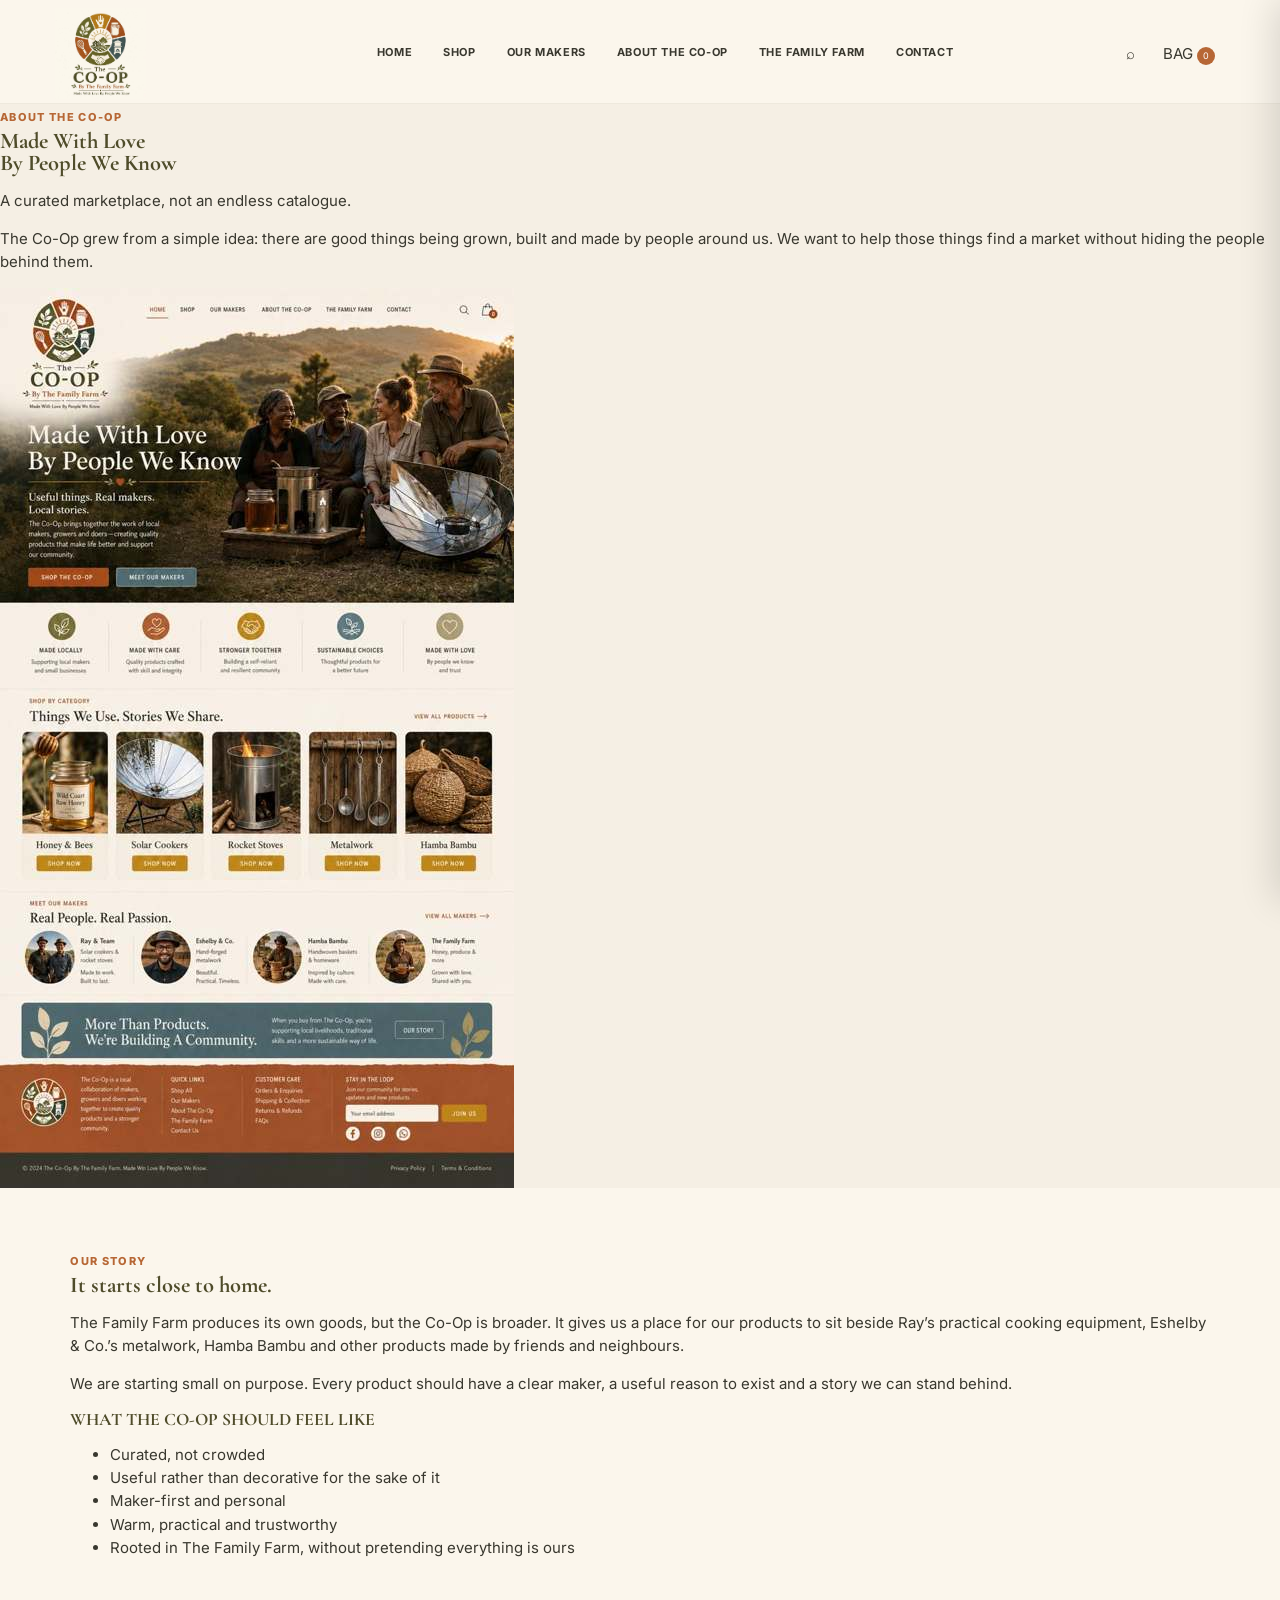
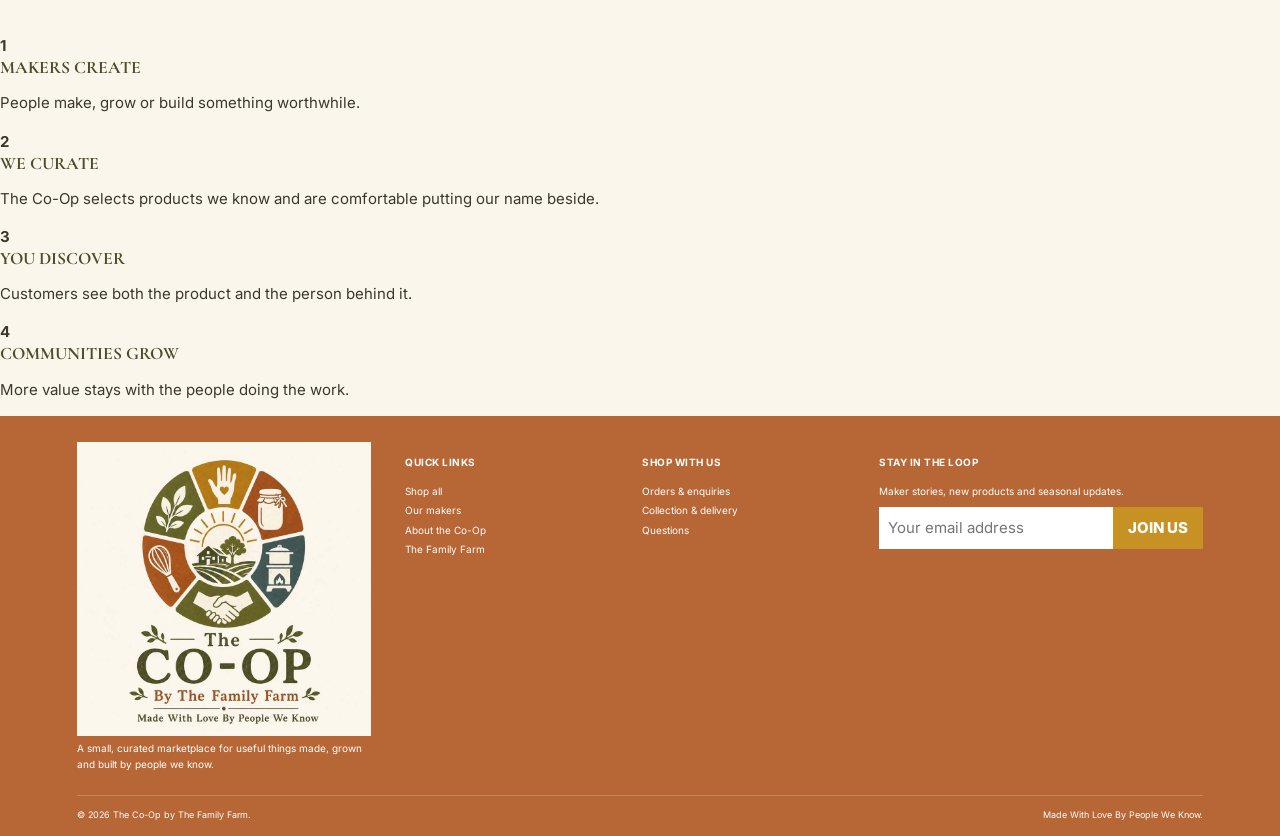
==== about.html @ 6a951950 "Add files via upload" ====
<!doctype html><html lang="en"><head><meta charset="utf-8"><meta name="viewport" content="width=device-width,initial-scale=1"><title>About | The Co-Op</title><link rel="icon" href="assets/favicon.ico"><link rel="preconnect" href="https://fonts.googleapis.com"><link rel="preconnect" href="https://fonts.gstatic.com" crossorigin><link href="https://fonts.googleapis.com/css2?family=Cormorant+Garamond:wght@500;600;700&family=Inter:wght@400;500;600;700&display=swap" rel="stylesheet"><link rel="stylesheet" href="styles.css"></head><body class="about-page"><header class="site-header"><a class="brand" href="index.html"><img src="assets/logo.jpg" alt="The Co-Op by The Family Farm"></a><nav class="nav"><a href="index.html">HOME</a><a href="shop.html">SHOP</a><a href="makers.html">OUR MAKERS</a><a href="about.html">ABOUT THE CO-OP</a><a href="family-farm.html">THE FAMILY FARM</a><a href="contact.html">CONTACT</a></nav><div class="head-actions"><button class="icon-btn" data-search aria-label="Search">⌕</button><button class="icon-btn" data-cart aria-label="Basket">BAG <span class="cart-count">0</span></button><button class="menu-btn" aria-label="Menu">☰</button></div></header><main><section class="about-hero"><div><span class="eyebrow terracotta">ABOUT THE CO-OP</span><h1>Made With Love<br>By People We Know</h1><p class="lead">A curated marketplace, not an endless catalogue.</p><p>The Co-Op grew from a simple idea: there are good things being grown, built and made by people around us. We want to help those things find a market without hiding the people behind them.</p></div><img src="assets/brand-home.jpg"></section><section class="section split"><div><span class="eyebrow terracotta">OUR STORY</span><h2>It starts close to home.</h2><p>The Family Farm produces its own goods, but the Co-Op is broader. It gives us a place for our products to sit beside Ray’s practical cooking equipment, Eshelby & Co.’s metalwork, Hamba Bambu and other products made by friends and neighbours.</p><p>We are starting small on purpose. Every product should have a clear maker, a useful reason to exist and a story we can stand behind.</p></div><div class="what-card"><h3>WHAT THE CO-OP SHOULD FEEL LIKE</h3><ul><li>Curated, not crowded</li><li>Useful rather than decorative for the sake of it</li><li>Maker-first and personal</li><li>Warm, practical and trustworthy</li><li>Rooted in The Family Farm, without pretending everything is ours</li></ul></div></section><section class="process"><div><b>1</b><h3>MAKERS CREATE</h3><p>People make, grow or build something worthwhile.</p></div><div><b>2</b><h3>WE CURATE</h3><p>The Co-Op selects products we know and are comfortable putting our name beside.</p></div><div><b>3</b><h3>YOU DISCOVER</h3><p>Customers see both the product and the person behind it.</p></div><div><b>4</b><h3>COMMUNITIES GROW</h3><p>More value stays with the people doing the work.</p></div></section></main><footer class="footer"><div class="footer-grid"><div><img src="assets/logo.jpg" class="footer-logo" alt="The Co-Op"><p>A small, curated marketplace for useful things made, grown and built by people we know.</p></div><div><h4>QUICK LINKS</h4><a href="shop.html">Shop all</a><a href="makers.html">Our makers</a><a href="about.html">About the Co-Op</a><a href="family-farm.html">The Family Farm</a></div><div><h4>SHOP WITH US</h4><a href="contact.html">Orders & enquiries</a><a href="contact.html">Collection & delivery</a><a href="contact.html">Questions</a></div><div><h4>STAY IN THE LOOP</h4><p>Maker stories, new products and seasonal updates.</p><form class="signup" onsubmit="event.preventDefault(); this.innerHTML='<b>Thank you — placeholder signup captured.</b>'"><input required type="email" placeholder="Your email address"><button>JOIN US</button></form></div></div><div class="footer-base"><span>© 2026 The Co-Op by The Family Farm.</span><span>Made With Love By People We Know.</span></div></footer><div class="drawer" id="cartDrawer"><div class="drawer-head"><h3>Your basket</h3><button data-close>×</button></div><div id="cartItems"></div><div class="drawer-note">This prototype uses an enquiry basket. Final checkout/payment flow can be connected later.</div><a href="contact.html" class="btn btn-primary full">SEND AN ENQUIRY</a></div><div class="backdrop" id="backdrop"></div><script src="script.js"></script></body></html>
---- styles.css ----
:root{--olive:#4F4C2A;--field:#6C7640;--mustard:#C79124;--terra:#B76735;--stove:#5C7980;--cream:#F5EFE4;--sage:#A1A37C;--char:#39382F;--paper:#FBF6EC;--line:#DED4C5}
*{box-sizing:border-box}html{scroll-behavior:smooth}body{margin:0;background:var(--paper);color:var(--char);font:15px/1.55 Inter,Arial,sans-serif}img{max-width:100%;display:block}a{text-decoration:none;color:inherit}button,input,textarea,select{font:inherit}h1,h2,h3{font-family:"Cormorant Garamond",Georgia,serif;color:var(--olive);line-height:.98;margin:.1em 0}.eyebrow{font-size:11px;font-weight:800;letter-spacing:.12em}.terracotta{color:var(--terra)}
.site-header{height:104px;display:grid;grid-template-columns:190px 1fr 140px;align-items:center;padding:8px 4.3vw;background:rgba(251,246,236,.98);border-bottom:1px solid rgba(79,76,42,.08);position:sticky;top:0;z-index:50}.brand img{height:91px;width:auto;object-fit:contain}.nav{display:flex;justify-content:center;gap:31px;font-size:11px;font-weight:700;letter-spacing:.055em}.nav a{padding:9px 0;border-bottom:2px solid transparent}.nav a.active,.nav a:hover{color:var(--terra);border-color:var(--terra)}.head-actions{display:flex;justify-content:flex-end;gap:8px}.icon-btn,.menu-btn{border:0;background:none;padding:10px;color:var(--char);cursor:pointer}.menu-btn{display:none}.cart-count{display:inline-grid;place-items:center;background:var(--terra);color:white;min-width:18px;height:18px;border-radius:50%;font-size:9px}
.hero-v3{min-height:535px;display:grid;grid-template-columns:43% 57%;background:linear-gradient(90deg,#fbf6ec 0%,#fbf6ec 37%,#f6efe4 43%,transparent 46%);overflow:hidden}.hero-text-v3{padding:58px 3vw 50px 5.2vw;display:flex;flex-direction:column;justify-content:center;z-index:2}.hero-text-v3 h1{font-size:62px;line-height:.91}.hero-text-v3 h2{font-size:23px;margin:4px 0 16px}.hero-text-v3 p{max-width:430px;font-size:14px}.hero-photo-v3{position:relative;min-height:535px}.hero-photo-v3:before{content:"";position:absolute;left:-1px;top:0;bottom:0;width:165px;z-index:2;background:linear-gradient(90deg,var(--paper),rgba(251,246,236,.78),transparent)}.hero-photo-v3 img{width:100%;height:100%;object-fit:cover;object-position:center}.heart-rule{width:270px;border-top:2px solid var(--terra);position:relative;margin:10px 0 19px}.heart-rule span{position:absolute;left:50%;top:-13px;transform:translateX(-50%);background:var(--paper);padding:0 9px;color:var(--terra)}.actions{display:flex;gap:18px;margin-top:20px}.btn{display:inline-flex;align-items:center;justify-content:center;min-height:44px;padding:0 24px;border-radius:4px;font-size:11px;font-weight:800;letter-spacing:.03em}.btn-primary{background:var(--terra);color:#fff}.btn-blue{background:var(--stove);color:#fff}.btn-outline{border:1px solid currentColor;background:transparent}.light{color:white}.full{width:100%}
.values-v3{display:grid;grid-template-columns:repeat(5,1fr);padding:18px 4.5vw 22px;background:#fffaf2;border-top:1px solid var(--line);border-bottom:1px solid var(--line)}.values-v3>div{text-align:center;padding:0 24px;border-right:1px solid var(--line)}.values-v3>div:last-child{border-right:0}.value-icon{width:48px;height:48px;border-radius:50%;display:grid;place-items:center;margin:0 auto 9px;color:#fff;font-size:28px}.olive-bg{background:var(--field)}.terra-bg{background:var(--terra)}.mustard-bg{background:var(--mustard)}.stove-bg{background:var(--stove)}.sage-bg{background:var(--sage)}.values-v3 b,.values-v3 small{display:block}.values-v3 b{font-size:10px;letter-spacing:.04em}.values-v3 small{font-size:10px;margin-top:6px;color:#514e45}
.section-v3,.makers-v3{padding:34px 5vw 36px}.section-label-row{display:flex;align-items:center;justify-content:space-between;color:var(--terra);font-size:10px;font-weight:800;letter-spacing:.08em;margin-bottom:10px}.category-grid-v3{display:grid;grid-template-columns:repeat(5,1fr);gap:18px}.category-card-v3{background:#fffaf2;border:1px solid var(--line);border-radius:9px;overflow:hidden;text-align:center;padding-bottom:15px;box-shadow:0 5px 16px rgba(62,52,37,.03)}.category-card-v3 img{width:100%;height:210px;object-fit:cover}.category-card-v3 h3{font-size:27px;margin-top:12px}.category-card-v3 p{font-family:"Cormorant Garamond",serif;font-size:17px;line-height:1.1;margin:6px 0 15px}.card-cta{display:inline-block;background:var(--terra);color:#fff;font-size:10px;font-weight:800;padding:9px 22px;border-radius:4px}.maker-grid-v3{display:grid;grid-template-columns:repeat(4,1fr);gap:18px}.maker-grid-v3>a{display:grid;grid-template-columns:105px 1fr;gap:17px;align-items:center;padding:10px 10px 14px;border-right:1px solid var(--line)}.maker-grid-v3>a:last-child{border-right:0}.maker-grid-v3 img{width:105px;height:105px;border-radius:50%;object-fit:cover}.maker-grid-v3 h3{font-size:24px}.maker-grid-v3 p{margin:3px 0;font-size:12px}.maker-grid-v3 small{display:block;font-size:11px;line-height:1.35;margin:4px 0}.maker-grid-v3 b{display:block;color:var(--terra);font-size:9px;letter-spacing:.05em;margin-top:8px}
.community-v3{margin:0 2.8vw 20px;background:var(--stove);color:white;border-radius:9px;min-height:112px;display:grid;grid-template-columns:70px 1.2fr 1fr 150px 70px;align-items:center;gap:18px;padding:18px 32px;overflow:hidden}.community-v3 h2{font-size:36px;color:white}.community-v3 p{font-size:12px;max-width:380px}.leaf-art{font-size:70px;opacity:.28;color:#f3dfab;transform:rotate(-25deg)}.leaf-art.right{transform:rotate(155deg)}
.about-v3{display:grid;grid-template-columns:1.1fr 1fr;gap:45px;padding:35px 7vw 42px;border-top:1px solid var(--line);border-bottom:1px solid var(--line)}.about-copy h2,.enquiry-v3 h2{font-size:44px}.about-copy p{font-size:12px;max-width:560px}.steps-v3{display:grid;grid-template-columns:repeat(4,1fr);gap:10px;align-items:stretch}.steps-v3>div{background:#fffaf2;border:1px solid var(--line);border-radius:7px;padding:16px;text-align:center}.steps-v3 span{width:28px;height:28px;border-radius:50%;display:grid;place-items:center;margin:0 auto 8px;background:var(--terra);color:#fff;font-weight:800}.steps-v3 h3{font-size:22px;line-height:.9}.steps-v3 p{font-size:10px;line-height:1.35}.enquiry-v3{padding:30px 7vw 18px;display:grid;grid-template-columns:.85fr 1.15fr;gap:42px;align-items:center}.enquiry-v3 p{font-size:12px;max-width:470px}.enquiry-v3 img{width:100%;height:190px;object-fit:cover;border-radius:8px}.footer{background:var(--terra);color:#fff;padding:26px 6vw 14px}.footer-grid{display:grid;grid-template-columns:1.45fr 1fr 1fr 1.4fr;gap:34px}.footer-brand{display:grid;grid-template-columns:82px 1fr;gap:18px}.footer-emblem{width:82px;height:82px;border-radius:50%;object-fit:cover}.footer h4{font-size:10px;letter-spacing:.05em}.footer a{display:block;font-size:10px;margin:4px 0}.footer p{font-size:10px;margin:5px 0}.signup{display:flex;margin-top:8px}.signup input{flex:1;min-width:0;border:0;padding:9px}.signup button{border:0;background:var(--mustard);color:#fff;font-weight:800;padding:0 15px}.socials{margin-top:10px;font-size:18px}.footer-base{display:flex;justify-content:space-between;border-top:1px solid rgba(255,255,255,.2);padding-top:12px;margin-top:18px;font-size:9px}.drawer{position:fixed;top:0;right:-430px;width:min(420px,92vw);height:100vh;background:var(--paper);z-index:60;padding:25px;transition:.3s;box-shadow:-15px 0 35px rgba(0,0,0,.14)}.drawer.open{right:0}.drawer-head{display:flex;justify-content:space-between;align-items:center;border-bottom:1px solid var(--line)}.drawer-head button{background:none;border:0;font-size:30px}.drawer-note{margin:20px 0;padding:14px;background:var(--cream);font-size:12px}.backdrop{position:fixed;inset:0;background:rgba(0,0,0,.25);display:none;z-index:50}.backdrop.show{display:block}
/* Inner-page compatibility */.page-hero.compact,.maker-hero,.about-hero{background:var(--cream)}.section{padding:60px 5.5vw}.product-grid{display:grid;grid-template-columns:repeat(4,1fr);gap:20px}.product-card{background:#fff;border:1px solid var(--line);border-radius:8px;overflow:hidden}.product-img img{width:100%;height:220px;object-fit:cover}.product-body{padding:18px}.shop-layout{display:grid;grid-template-columns:240px 1fr;gap:35px;padding:45px 4vw 70px}.filters{border-right:1px solid var(--line);padding-right:28px}.product-detail{padding:50px 6vw;display:grid;grid-template-columns:1.15fr .85fr;gap:55px}.main-product{width:100%;height:590px;object-fit:cover;border-radius:10px}.maker-cards{display:grid;grid-template-columns:repeat(2,1fr);gap:28px}.contact-wrap{display:grid;grid-template-columns:1fr 1fr;gap:60px;padding:75px 8vw}
@media(max-width:1000px){.site-header{grid-template-columns:150px 1fr 100px}.nav{gap:15px;font-size:9px}.hero-v3{grid-template-columns:48% 52%}.hero-text-v3 h1{font-size:50px}.category-grid-v3{grid-template-columns:repeat(3,1fr)}.maker-grid-v3{grid-template-columns:repeat(2,1fr)}.community-v3{grid-template-columns:50px 1fr 1fr 130px}.community-v3 .right{display:none}.about-v3{grid-template-columns:1fr}.footer-grid{grid-template-columns:repeat(2,1fr)}}
@media(max-width:760px){.site-header{height:82px;grid-template-columns:1fr auto}.brand img{height:70px}.nav{position:fixed;display:none;top:82px;left:0;right:0;flex-direction:column;background:var(--paper);padding:24px;z-index:49}.nav.open{display:flex}.menu-btn{display:block}.hero-v3{grid-template-columns:1fr}.hero-text-v3{padding:40px 6vw}.hero-text-v3 h1{font-size:48px}.hero-photo-v3{min-height:330px;order:-1}.hero-photo-v3:before{display:none}.values-v3{grid-template-columns:1fr 1fr}.values-v3>div{border-bottom:1px solid var(--line)}.category-grid-v3{grid-template-columns:1fr 1fr}.maker-grid-v3{grid-template-columns:1fr}.maker-grid-v3>a{border-right:0;border-bottom:1px solid var(--line)}.community-v3{grid-template-columns:1fr;padding:28px}.community-v3 .leaf-art{display:none}.about-v3,.enquiry-v3,.product-detail,.contact-wrap{grid-template-columns:1fr}.steps-v3{grid-template-columns:1fr 1fr}.footer-grid{grid-template-columns:1fr}.footer-base{display:block}.footer-base span{display:block;margin-top:5px}.shop-layout{grid-template-columns:1fr}.product-grid{grid-template-columns:1fr 1fr}}
@media(max-width:480px){.values-v3,.category-grid-v3,.steps-v3,.product-grid{grid-template-columns:1fr}.hero-text-v3 h1{font-size:42px}.section-v3,.makers-v3{padding-left:5vw;padding-right:5vw}.about-copy h2,.enquiry-v3 h2{font-size:38px}}
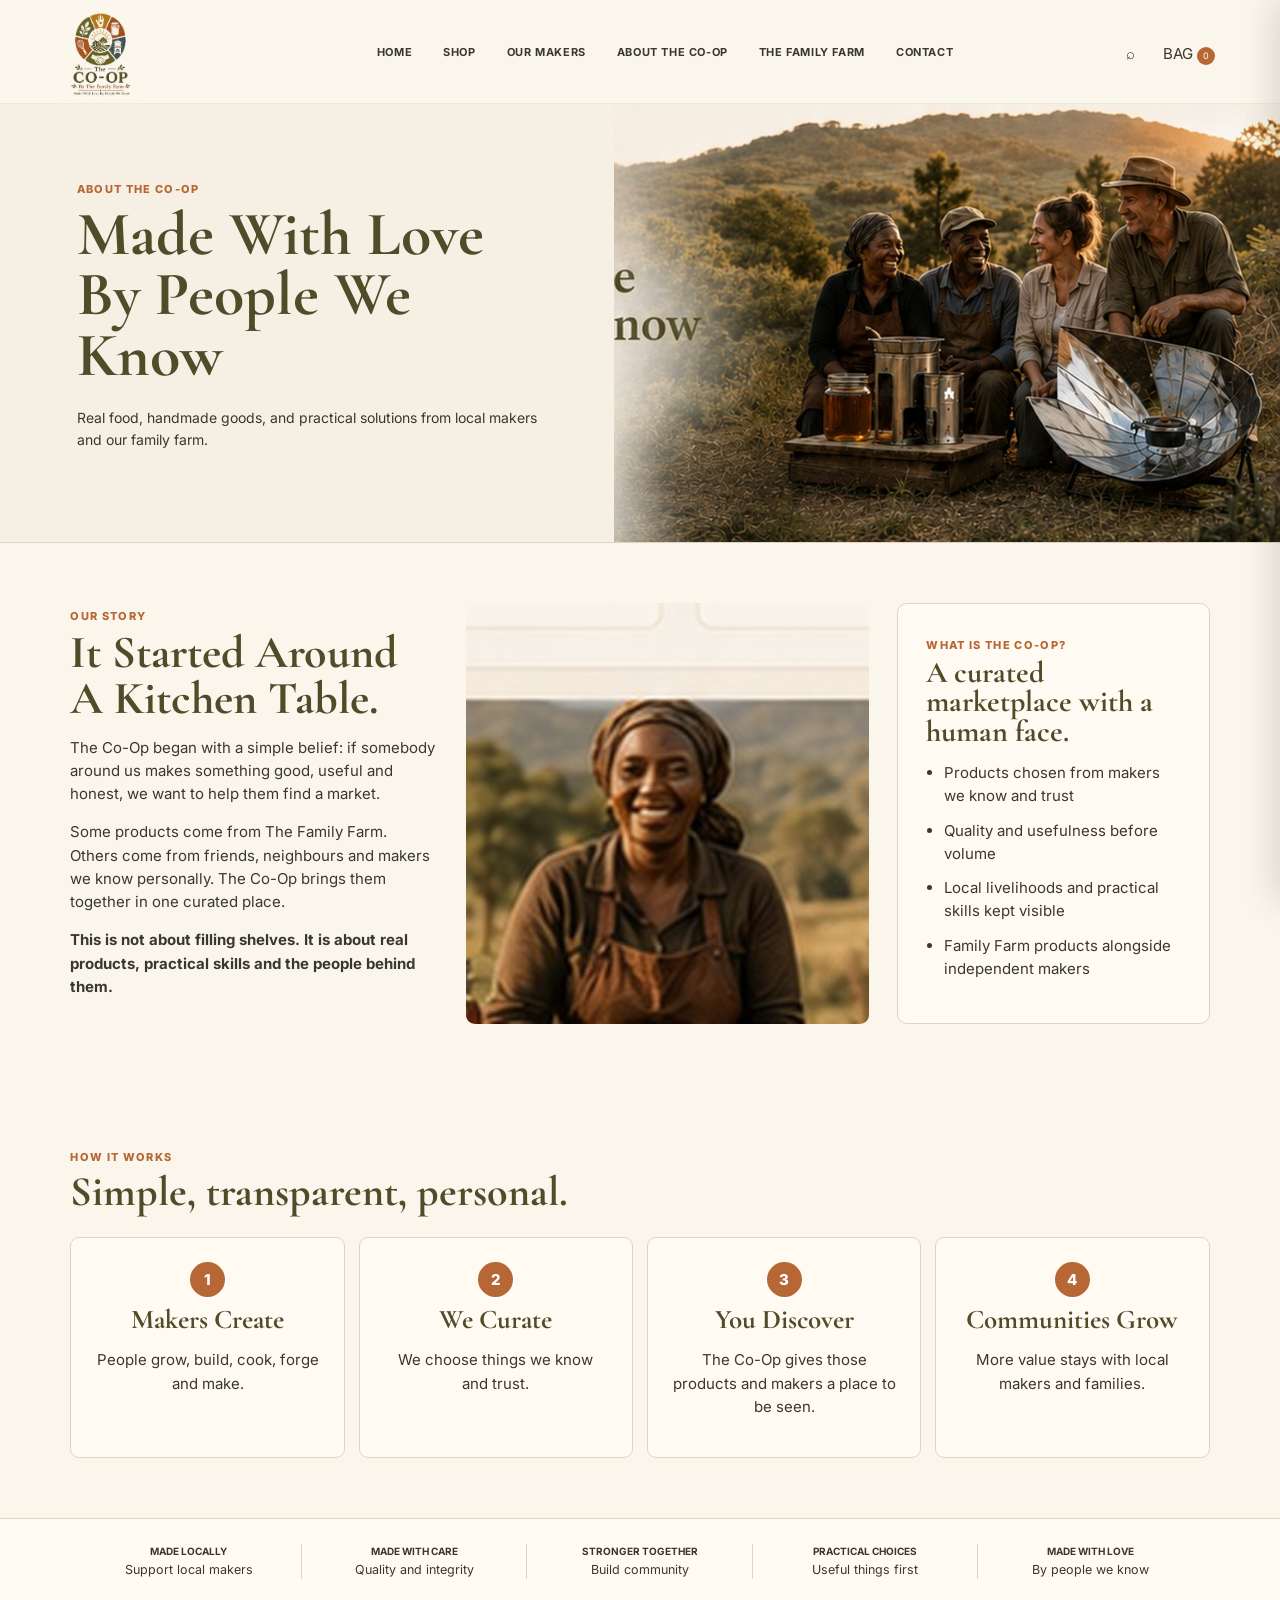
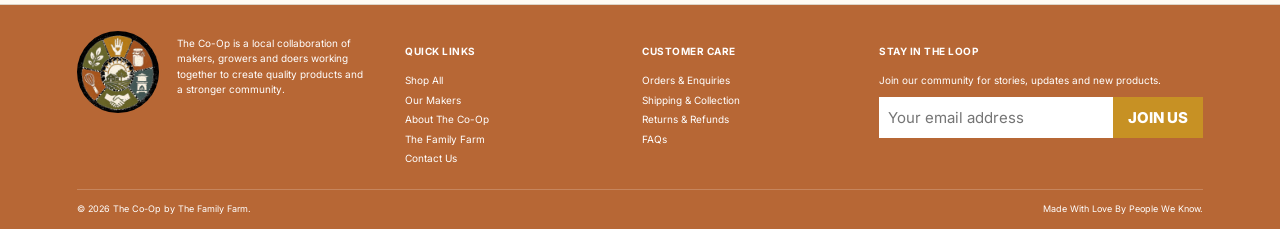
==== commit f55bc69e: "Add files via upload" ====
--- a/about.html
+++ b/about.html
@@ -1 +1 @@
-<!doctype html><html lang="en"><head><meta charset="utf-8"><meta name="viewport" content="width=device-width,initial-scale=1"><title>About | The Co-Op</title><link rel="icon" href="assets/favicon.ico"><link rel="preconnect" href="https://fonts.googleapis.com"><link rel="preconnect" href="https://fonts.gstatic.com" crossorigin><link href="https://fonts.googleapis.com/css2?family=Cormorant+Garamond:wght@500;600;700&family=Inter:wght@400;500;600;700&display=swap" rel="stylesheet"><link rel="stylesheet" href="styles.css"></head><body class="about-page"><header class="site-header"><a class="brand" href="index.html"><img src="assets/logo.jpg" alt="The Co-Op by The Family Farm"></a><nav class="nav"><a href="index.html">HOME</a><a href="shop.html">SHOP</a><a href="makers.html">OUR MAKERS</a><a href="about.html">ABOUT THE CO-OP</a><a href="family-farm.html">THE FAMILY FARM</a><a href="contact.html">CONTACT</a></nav><div class="head-actions"><button class="icon-btn" data-search aria-label="Search">⌕</button><button class="icon-btn" data-cart aria-label="Basket">BAG <span class="cart-count">0</span></button><button class="menu-btn" aria-label="Menu">☰</button></div></header><main><section class="about-hero"><div><span class="eyebrow terracotta">ABOUT THE CO-OP</span><h1>Made With Love<br>By People We Know</h1><p class="lead">A curated marketplace, not an endless catalogue.</p><p>The Co-Op grew from a simple idea: there are good things being grown, built and made by people around us. We want to help those things find a market without hiding the people behind them.</p></div><img src="assets/brand-home.jpg"></section><section class="section split"><div><span class="eyebrow terracotta">OUR STORY</span><h2>It starts close to home.</h2><p>The Family Farm produces its own goods, but the Co-Op is broader. It gives us a place for our products to sit beside Ray’s practical cooking equipment, Eshelby & Co.’s metalwork, Hamba Bambu and other products made by friends and neighbours.</p><p>We are starting small on purpose. Every product should have a clear maker, a useful reason to exist and a story we can stand behind.</p></div><div class="what-card"><h3>WHAT THE CO-OP SHOULD FEEL LIKE</h3><ul><li>Curated, not crowded</li><li>Useful rather than decorative for the sake of it</li><li>Maker-first and personal</li><li>Warm, practical and trustworthy</li><li>Rooted in The Family Farm, without pretending everything is ours</li></ul></div></section><section class="process"><div><b>1</b><h3>MAKERS CREATE</h3><p>People make, grow or build something worthwhile.</p></div><div><b>2</b><h3>WE CURATE</h3><p>The Co-Op selects products we know and are comfortable putting our name beside.</p></div><div><b>3</b><h3>YOU DISCOVER</h3><p>Customers see both the product and the person behind it.</p></div><div><b>4</b><h3>COMMUNITIES GROW</h3><p>More value stays with the people doing the work.</p></div></section></main><footer class="footer"><div class="footer-grid"><div><img src="assets/logo.jpg" class="footer-logo" alt="The Co-Op"><p>A small, curated marketplace for useful things made, grown and built by people we know.</p></div><div><h4>QUICK LINKS</h4><a href="shop.html">Shop all</a><a href="makers.html">Our makers</a><a href="about.html">About the Co-Op</a><a href="family-farm.html">The Family Farm</a></div><div><h4>SHOP WITH US</h4><a href="contact.html">Orders & enquiries</a><a href="contact.html">Collection & delivery</a><a href="contact.html">Questions</a></div><div><h4>STAY IN THE LOOP</h4><p>Maker stories, new products and seasonal updates.</p><form class="signup" onsubmit="event.preventDefault(); this.innerHTML='<b>Thank you — placeholder signup captured.</b>'"><input required type="email" placeholder="Your email address"><button>JOIN US</button></form></div></div><div class="footer-base"><span>© 2026 The Co-Op by The Family Farm.</span><span>Made With Love By People We Know.</span></div></footer><div class="drawer" id="cartDrawer"><div class="drawer-head"><h3>Your basket</h3><button data-close>×</button></div><div id="cartItems"></div><div class="drawer-note">This prototype uses an enquiry basket. Final checkout/payment flow can be connected later.</div><a href="contact.html" class="btn btn-primary full">SEND AN ENQUIRY</a></div><div class="backdrop" id="backdrop"></div><script src="script.js"></script></body></html>+<!doctype html><html lang="en"><head><meta charset="utf-8"><meta name="viewport" content="width=device-width,initial-scale=1"><title>About | The Co-Op</title><link rel="icon" href="assets/favicon.ico"><link rel="preconnect" href="https://fonts.googleapis.com"><link rel="preconnect" href="https://fonts.gstatic.com" crossorigin><link href="https://fonts.googleapis.com/css2?family=Cormorant+Garamond:wght@500;600;700&family=Inter:wght@400;500;600;700&display=swap" rel="stylesheet"><link rel="stylesheet" href="styles.css"></head><body class="about-page"><header class="site-header"><a class="brand" href="index.html"><img src="assets/logo.jpg" alt="The Co-Op by The Family Farm"></a><nav class="nav"><a href="index.html">HOME</a><a href="shop.html">SHOP</a><a href="makers.html">OUR MAKERS</a><a href="about.html">ABOUT THE CO-OP</a><a href="family-farm.html">THE FAMILY FARM</a><a href="contact.html">CONTACT</a></nav><div class="head-actions"><button class="icon-btn" aria-label="Search">⌕</button><button class="icon-btn" data-cart aria-label="Basket">BAG <span class="cart-count">0</span></button><button class="menu-btn" aria-label="Menu">☰</button></div></header><main><section class="inner-hero about-rich"><div><span class="eyebrow terracotta">ABOUT THE CO-OP</span><h1>Made With Love<br>By People We Know</h1><p class="lead">Real food, handmade goods, and practical solutions from local makers and our family farm.</p></div><img src="assets/hero-approved.jpg"></section><section class="section story-grid"><div><span class="eyebrow terracotta">OUR STORY</span><h2>It Started Around A Kitchen Table.</h2><p>The Co-Op began with a simple belief: if somebody around us makes something good, useful and honest, we want to help them find a market.</p><p>Some products come from The Family Farm. Others come from friends, neighbours and makers we know personally. The Co-Op brings them together in one curated place.</p><p><b>This is not about filling shelves. It is about real products, practical skills and the people behind them.</b></p></div><img src="assets/community-woman.jpg"><div class="principles-card"><span class="eyebrow terracotta">WHAT IS THE CO-OP?</span><h3>A curated marketplace with a human face.</h3><ul><li>Products chosen from makers we know and trust</li><li>Quality and usefulness before volume</li><li>Local livelihoods and practical skills kept visible</li><li>Family Farm products alongside independent makers</li></ul></div></section><section class="section"><div class="section-head"><div><span class="eyebrow terracotta">HOW IT WORKS</span><h2>Simple, transparent, personal.</h2></div></div><div class="process-cards"><div><span>1</span><h3>Makers Create</h3><p>People grow, build, cook, forge and make.</p></div><div><span>2</span><h3>We Curate</h3><p>We choose things we know and trust.</p></div><div><span>3</span><h3>You Discover</h3><p>The Co-Op gives those products and makers a place to be seen.</p></div><div><span>4</span><h3>Communities Grow</h3><p>More value stays with local makers and families.</p></div></div></section><section class="values-strip"><div><b>MADE LOCALLY</b><small>Support local makers</small></div><div><b>MADE WITH CARE</b><small>Quality and integrity</small></div><div><b>STRONGER TOGETHER</b><small>Build community</small></div><div><b>PRACTICAL CHOICES</b><small>Useful things first</small></div><div><b>MADE WITH LOVE</b><small>By people we know</small></div></section></main><footer class="footer footer-v3"><div class="footer-grid"><div class="footer-brand"><img src="assets/emblem.jpg" class="footer-emblem" alt="The Co-Op"><p>The Co-Op is a local collaboration of makers, growers and doers working together to create quality products and a stronger community.</p></div><div><h4>QUICK LINKS</h4><a href="shop.html">Shop All</a><a href="makers.html">Our Makers</a><a href="about.html">About The Co-Op</a><a href="family-farm.html">The Family Farm</a><a href="contact.html">Contact Us</a></div><div><h4>CUSTOMER CARE</h4><a href="contact.html">Orders & Enquiries</a><a href="contact.html">Shipping & Collection</a><a href="contact.html">Returns & Refunds</a><a href="contact.html">FAQs</a></div><div><h4>STAY IN THE LOOP</h4><p>Join our community for stories, updates and new products.</p><form class="signup" onsubmit="event.preventDefault();this.innerHTML='<b>Thank you.</b>'"><input required type="email" placeholder="Your email address"><button>JOIN US</button></form></div></div><div class="footer-base"><span>© 2026 The Co-Op by The Family Farm.</span><span>Made With Love By People We Know.</span></div></footer><div class="drawer" id="cartDrawer"><div class="drawer-head"><h3>Your basket</h3><button data-close>×</button></div><div id="cartItems"></div><div class="drawer-note">This prototype uses an enquiry basket.</div><a href="contact.html" class="btn btn-primary full">SEND AN ENQUIRY</a></div><div class="backdrop" id="backdrop"></div><script src="script.js"></script></body></html>
--- a/styles.css
+++ b/styles.css
@@ -10,3 +10,31 @@
 @media(max-width:1000px){.site-header{grid-template-columns:150px 1fr 100px}.nav{gap:15px;font-size:9px}.hero-v3{grid-template-columns:48% 52%}.hero-text-v3 h1{font-size:50px}.category-grid-v3{grid-template-columns:repeat(3,1fr)}.maker-grid-v3{grid-template-columns:repeat(2,1fr)}.community-v3{grid-template-columns:50px 1fr 1fr 130px}.community-v3 .right{display:none}.about-v3{grid-template-columns:1fr}.footer-grid{grid-template-columns:repeat(2,1fr)}}
 @media(max-width:760px){.site-header{height:82px;grid-template-columns:1fr auto}.brand img{height:70px}.nav{position:fixed;display:none;top:82px;left:0;right:0;flex-direction:column;background:var(--paper);padding:24px;z-index:49}.nav.open{display:flex}.menu-btn{display:block}.hero-v3{grid-template-columns:1fr}.hero-text-v3{padding:40px 6vw}.hero-text-v3 h1{font-size:48px}.hero-photo-v3{min-height:330px;order:-1}.hero-photo-v3:before{display:none}.values-v3{grid-template-columns:1fr 1fr}.values-v3>div{border-bottom:1px solid var(--line)}.category-grid-v3{grid-template-columns:1fr 1fr}.maker-grid-v3{grid-template-columns:1fr}.maker-grid-v3>a{border-right:0;border-bottom:1px solid var(--line)}.community-v3{grid-template-columns:1fr;padding:28px}.community-v3 .leaf-art{display:none}.about-v3,.enquiry-v3,.product-detail,.contact-wrap{grid-template-columns:1fr}.steps-v3{grid-template-columns:1fr 1fr}.footer-grid{grid-template-columns:1fr}.footer-base{display:block}.footer-base span{display:block;margin-top:5px}.shop-layout{grid-template-columns:1fr}.product-grid{grid-template-columns:1fr 1fr}}
 @media(max-width:480px){.values-v3,.category-grid-v3,.steps-v3,.product-grid{grid-template-columns:1fr}.hero-text-v3 h1{font-size:42px}.section-v3,.makers-v3{padding-left:5vw;padding-right:5vw}.about-copy h2,.enquiry-v3 h2{font-size:38px}}
+
+/* =========================================================
+   APPROVED INNER-PAGE SYSTEM
+   Matches the approved homepage visual language.
+   Homepage selectors above remain untouched.
+   ========================================================= */
+.page-hero.compact{min-height:315px;display:grid;grid-template-columns:48% 52%;align-items:stretch;background:var(--cream);border-bottom:1px solid var(--line);overflow:hidden}.page-hero.compact>div{padding:58px 6vw;display:flex;flex-direction:column;justify-content:center}.page-hero.compact h1{font-size:56px;max-width:620px}.page-hero.compact p{max-width:560px;font-size:14px}.page-hero.compact>img{width:100%;height:315px;object-fit:cover}.page-hero.compact>div:first-child{position:relative;z-index:2}.page-hero.compact>div:first-child:after{content:"";position:absolute;right:-100px;top:0;bottom:0;width:160px;background:linear-gradient(90deg,var(--cream),transparent);pointer-events:none}
+
+.shop-layout{max-width:1480px;margin:0 auto}.filters{font-size:12px}.filters h3{font-family:"Cormorant Garamond",Georgia,serif;font-size:24px;color:var(--olive);margin:0 0 15px}.filters label{display:block;padding:8px 0;border-bottom:1px solid rgba(222,212,197,.7);cursor:pointer}.filters input{accent-color:var(--terra);margin-right:8px}.filter-note{margin-top:24px;background:var(--stove);color:white;border-radius:9px;padding:20px;font-family:"Cormorant Garamond",Georgia,serif;font-size:21px;line-height:1.1}.shop-tools{display:flex;justify-content:space-between;gap:18px;align-items:center;margin-bottom:18px;font-size:12px}.shop-tools select{background:#fffaf2;border:1px solid var(--line);border-radius:5px;padding:10px 34px 10px 12px;color:var(--char)}
+.product-grid{grid-template-columns:repeat(3,1fr)}.product-card{background:#fffaf2;box-shadow:0 6px 18px rgba(62,52,37,.035);transition:.2s transform,.2s box-shadow}.product-card:hover{transform:translateY(-2px);box-shadow:0 10px 24px rgba(62,52,37,.08)}.product-img{position:relative;display:block}.product-img .badge{position:absolute;left:10px;top:10px}.badge{display:inline-block;background:var(--field);color:white;font-size:9px;font-weight:800;letter-spacing:.07em;padding:6px 9px;border-radius:4px}.badge.blue{background:var(--stove)}.badge.orange{background:var(--terra)}.badge.olive{background:var(--field)}.product-body h3{font-size:25px;line-height:1}.product-body p{font-size:12px}.product-body .maker{color:var(--terra);font-weight:700;font-size:10px;letter-spacing:.045em;text-transform:uppercase}.product-foot{display:flex;align-items:center;justify-content:space-between;gap:10px;margin-top:16px}.product-foot strong{font-family:"Cormorant Garamond",Georgia,serif;font-size:20px;color:var(--olive)}.mini-btn{border:0;background:var(--mustard);color:#fff;font-size:9px;font-weight:800;padding:9px 15px;border-radius:4px;cursor:pointer}
+
+.maker-cards{max-width:1250px;margin:0 auto}.maker-card{display:grid;grid-template-columns:42% 58%;min-height:310px;background:#fffaf2;border:1px solid var(--line);border-radius:10px;overflow:hidden;box-shadow:0 6px 18px rgba(62,52,37,.035)}.maker-card>img{width:100%;height:100%;min-height:310px;object-fit:cover}.maker-card>div{padding:34px;display:flex;flex-direction:column;justify-content:center}.maker-card h2{font-size:38px}.maker-card p{font-size:13px}.maker-card b{color:var(--terra);font-size:10px;letter-spacing:.055em;margin-top:12px}
+
+.about-hero{min-height:370px;display:grid;grid-template-columns:1fr 1.1fr;align-items:center;overflow:hidden;border-bottom:1px solid var(--line)}.about-hero>div{padding:60px 7vw}.about-hero h1{font-size:62px}.about-hero .lead{font-family:"Cormorant Garamond",Georgia,serif;font-size:22px;line-height:1.2}.about-hero>img{width:100%;height:370px;object-fit:cover}.section.split{display:grid;grid-template-columns:1fr 1fr;gap:55px;align-items:center;max-width:1400px;margin:0 auto}.section.split h2{font-size:46px}.section.split p{font-size:13px}.image-pair{display:grid;grid-template-columns:1fr 1fr;gap:14px}.image-pair img{height:270px;width:100%;object-fit:cover;border-radius:9px}.what-card{background:#fffaf2;border:1px solid var(--line);border-radius:10px;padding:32px}.what-card h3{font-size:30px}.what-card ul{padding-left:18px}.what-card li{margin:9px 0;font-size:13px}.process{display:grid;grid-template-columns:repeat(4,1fr);gap:14px;margin-top:28px}.process>div{background:#fffaf2;border:1px solid var(--line);border-radius:9px;padding:24px;text-align:center}.process span{width:34px;height:34px;border-radius:50%;background:var(--terra);color:white;display:grid;place-items:center;margin:0 auto 10px;font-weight:800}.process h3{font-size:25px}.process p{font-size:11px}
+
+.maker-hero{display:grid;grid-template-columns:47% 53%;min-height:430px;border-bottom:1px solid var(--line);overflow:hidden}.maker-hero>div{padding:62px 6vw;display:flex;flex-direction:column;justify-content:center}.maker-hero>img{width:100%;height:430px;object-fit:cover}.maker-hero h1{font-size:58px}.maker-hero .lead{font-family:"Cormorant Garamond",Georgia,serif;font-size:22px}.section-head{display:flex;justify-content:space-between;align-items:end;margin-bottom:20px}.section-head h2{font-size:42px}
+
+.product-detail{max-width:1440px;margin:0 auto}.gallery{display:grid;grid-template-columns:95px 1fr;gap:16px}.thumbs{display:flex;flex-direction:column;gap:12px}.thumbs img{width:95px;height:90px;object-fit:cover;border-radius:7px;border:1px solid var(--line);cursor:pointer}.main-product{height:590px}.product-info{padding-top:14px}.tag-row{display:flex;gap:8px;flex-wrap:wrap;margin-bottom:14px}.product-info h1{font-size:58px}.product-info .maker{font-family:"Cormorant Garamond",Georgia,serif;color:var(--terra);font-size:24px;margin:4px 0 10px}.price{font-family:"Cormorant Garamond",Georgia,serif;color:var(--olive);font-size:36px;font-weight:700;margin:16px 0}.lead{font-size:16px;line-height:1.55}.actions.stacked{display:grid;gap:10px;max-width:420px;margin-top:22px}.trust-row{display:grid;grid-template-columns:repeat(4,1fr);gap:8px;margin-top:22px}.trust-row>div{background:#fffaf2;border:1px solid var(--line);border-radius:7px;padding:10px;text-align:center;font-size:10px}.spec-grid{max-width:1320px;margin:0 auto;display:grid;grid-template-columns:.8fr 1.2fr;gap:26px}.spec-card,.maker-callout{background:#fffaf2;border:1px solid var(--line);border-radius:10px;padding:28px}.spec-card h2,.maker-callout h2{font-size:34px}.spec-card dl{display:grid;grid-template-columns:1fr 1fr;gap:8px 18px;font-size:12px}.spec-card dt{font-weight:700}.spec-card dd{margin:0}.feature-four{display:grid;grid-template-columns:repeat(4,1fr);gap:12px}.feature-four>div{text-align:center;padding:18px 10px}.feature-four strong{display:block;color:var(--olive);font-size:11px;margin:8px 0}.feature-four p{font-size:10px}.maker-callout{display:grid;grid-template-columns:120px 1fr;gap:22px;align-items:center}.maker-callout img{width:120px;height:120px;border-radius:50%;object-fit:cover}
+
+.contact-wrap{max-width:1300px;margin:0 auto}.contact-wrap h1{font-size:56px}.contact-cards{display:grid;gap:12px;margin-top:28px}.contact-cards>div{background:#fffaf2;border:1px solid var(--line);border-radius:8px;padding:18px}.contact-cards h3{font-size:24px}.contact-form{background:#fffaf2;border:1px solid var(--line);border-radius:10px;padding:30px}.contact-form label{display:block;font-size:10px;font-weight:700;letter-spacing:.04em;margin:12px 0 5px}.contact-form input,.contact-form textarea,.contact-form select{width:100%;border:1px solid var(--line);border-radius:5px;background:white;padding:11px}.contact-form textarea{min-height:145px;resize:vertical}.footer-logo{width:130px;height:auto;margin-bottom:10px}
+
+@media(max-width:1000px){.product-grid{grid-template-columns:repeat(2,1fr)}.maker-cards{grid-template-columns:1fr}.process{grid-template-columns:repeat(2,1fr)}.feature-four{grid-template-columns:repeat(2,1fr)}.page-hero.compact,.about-hero,.maker-hero{grid-template-columns:1fr}.page-hero.compact>img,.about-hero>img,.maker-hero>img{height:330px}.page-hero.compact>div:first-child:after{display:none}.section.split,.spec-grid{grid-template-columns:1fr}.shop-layout{grid-template-columns:190px 1fr}.product-detail{grid-template-columns:1fr}.gallery{max-width:850px}.trust-row{grid-template-columns:repeat(2,1fr)}}
+@media(max-width:760px){.shop-layout{grid-template-columns:1fr;padding:28px 5vw}.filters{border-right:0;border-bottom:1px solid var(--line);padding:0 0 20px}.product-grid{grid-template-columns:1fr}.page-hero.compact h1,.about-hero h1,.maker-hero h1,.contact-wrap h1,.product-info h1{font-size:44px}.maker-card{grid-template-columns:1fr}.maker-card>img{height:240px;min-height:0}.process,.feature-four,.trust-row{grid-template-columns:1fr 1fr}.gallery{grid-template-columns:1fr}.thumbs{order:2;flex-direction:row;overflow:auto}.thumbs img{flex:0 0 82px;height:72px}.main-product{height:420px}.maker-callout{grid-template-columns:1fr;text-align:center}.maker-callout img{margin:auto}}
+
+/* ===== Corrected full inner page build ===== */
+.inner-hero{display:grid;grid-template-columns:48% 52%;min-height:400px;background:var(--cream);border-bottom:1px solid var(--line);overflow:hidden}.inner-hero>div{padding:58px 6vw;display:flex;flex-direction:column;justify-content:center}.inner-hero h1{font-size:62px}.inner-hero h2{font-size:27px;color:var(--terra);margin-top:8px}.inner-hero p{font-size:14px;max-width:570px}.inner-hero>img{width:100%;height:100%;min-height:400px;object-fit:cover}.hero-collage{display:grid!important;grid-template-columns:1fr 1fr 1fr;padding:0!important}.hero-collage img{width:100%;height:100%;min-height:400px;object-fit:cover}.shop-shell{display:grid;grid-template-columns:250px 1fr;gap:42px;padding:45px 5vw 70px;max-width:1500px;margin:auto}.shop-sidebar{padding-right:25px;border-right:1px solid var(--line)}.shop-sidebar h3{font-size:28px}.shop-sidebar label{display:block;font-size:11px;font-weight:700;margin:18px 0}.shop-sidebar select{width:100%;margin-top:6px;padding:11px;background:#fffaf2;border:1px solid var(--line);border-radius:5px}.sidebar-note{margin-top:30px;padding:22px;background:var(--stove);color:white;border-radius:9px}.sidebar-note strong{font-family:"Cormorant Garamond";font-size:26px}.shop-head{display:flex;justify-content:space-between;align-items:end;margin-bottom:20px}.shop-head h2{font-size:42px}.product-grid{grid-template-columns:repeat(4,1fr);gap:18px}.product-card{background:#fffaf2}.product-card .product-img img{height:225px}.product-body h3{font-size:25px}.product-body .maker{color:var(--terra);font-size:10px;font-weight:800;letter-spacing:.06em;text-transform:uppercase}.product-foot{align-items:flex-end}.product-foot strong{font-size:16px;line-height:1.1}.maker-showcase{max-width:1450px;margin:auto}.maker-feature-grid{display:grid;grid-template-columns:1fr 1fr;gap:24px}.maker-feature{display:grid;grid-template-columns:46% 54%;min-height:330px;background:#fffaf2;border:1px solid var(--line);border-radius:10px;overflow:hidden}.maker-feature img{width:100%;height:100%;min-height:330px;object-fit:cover}.maker-feature>div{padding:32px;display:flex;flex-direction:column;justify-content:center}.maker-feature h2{font-size:40px}.maker-feature b,.card-link{color:var(--terra);font-size:10px;font-weight:800;letter-spacing:.05em;margin-top:10px}.story-grid{display:grid;grid-template-columns:1fr 1.1fr .85fr;gap:28px;align-items:stretch}.story-grid>img{width:100%;height:100%;min-height:330px;object-fit:cover;border-radius:9px}.story-grid h2{font-size:46px}.principles-card{background:#fffaf2;border:1px solid var(--line);border-radius:10px;padding:28px}.principles-card h3{font-size:30px}.principles-card ul{padding-left:18px}.principles-card li{margin:11px 0}.process-cards,.pillar-grid{display:grid;grid-template-columns:repeat(4,1fr);gap:14px}.process-cards>div,.pillar-grid>div{background:#fffaf2;border:1px solid var(--line);border-radius:9px;padding:24px;text-align:center}.process-cards span{width:35px;height:35px;background:var(--terra);color:white;border-radius:50%;display:grid;place-items:center;margin:0 auto 10px;font-weight:800}.process-cards h3,.pillar-grid h3{font-size:27px}.values-strip{display:grid;grid-template-columns:repeat(5,1fr);padding:25px 6vw;background:#fffaf2;border-top:1px solid var(--line);border-bottom:1px solid var(--line)}.values-strip>div{text-align:center;border-right:1px solid var(--line)}.values-strip>div:last-child{border:0}.values-strip b,.values-strip small{display:block}.values-strip b{font-size:10px}.family-story{display:grid;grid-template-columns:.85fr 1.15fr;gap:45px;align-items:center}.family-story h2,.farm-pillars h2{font-size:46px}.family-images{display:grid;grid-template-columns:1.2fr .8fr;grid-template-rows:180px 180px;gap:12px}.family-images img{width:100%;height:100%;object-fit:cover;border-radius:9px}.family-images img:first-child{grid-row:1/3}.farm-pillars{max-width:1400px;margin:auto}.contact-main{display:grid;grid-template-columns:1fr 1fr;gap:50px;max-width:1300px;margin:auto;padding:60px 6vw}.contact-main h2{font-size:46px}.contact-card-grid{display:grid;gap:12px;margin:25px 0}.contact-card-grid>div{background:#fffaf2;border:1px solid var(--line);border-radius:9px;padding:18px}.contact-card-grid h3{font-size:25px}.contact-note{background:var(--stove);color:white;padding:18px;border-radius:8px;font-size:12px}.ray-story{display:grid;grid-template-columns:.85fr 1.15fr;gap:40px;align-items:center}.ray-story h2{font-size:46px}.tick-list{padding-left:18px}.tick-list li{margin:8px 0}.ray-gallery{display:grid;grid-template-columns:1fr 1fr;grid-template-rows:190px 190px;gap:12px}.ray-gallery img{width:100%;height:100%;object-fit:cover;border-radius:9px}.ray-gallery img:first-child{grid-row:1/3}.product-grid.three{grid-template-columns:repeat(3,1fr)}.product-page-shell{padding:30px 5vw 10px;max-width:1450px;margin:auto}.breadcrumbs{font-size:10px;color:#817869;margin:10px 0 24px}.product-detail-rich{display:grid;grid-template-columns:1.1fr .9fr;gap:55px}.product-gallery-rich{display:grid;grid-template-columns:90px 1fr;gap:14px}.product-gallery-rich .thumbs{display:flex;flex-direction:column;gap:10px}.product-gallery-rich .thumbs img{width:90px;height:90px;object-fit:cover;border-radius:7px;border:1px solid var(--line)}.product-info-rich h1{font-size:58px}.maker-name{font-family:"Cormorant Garamond";font-size:25px;color:var(--terra)}.product-support{display:grid;grid-template-columns:.8fr 1.2fr;gap:26px;max-width:1350px;margin:auto}.why-card{background:#fffaf2;border:1px solid var(--line);border-radius:10px;padding:28px}.why-card h2{font-size:36px}.why-grid{display:grid;grid-template-columns:repeat(4,1fr);gap:10px}.why-grid>div{text-align:center;padding:15px}.why-grid h3{font-size:23px}.spec-table{width:100%;border-collapse:collapse;margin:18px 0}.spec-table td{padding:8px;border-bottom:1px solid var(--line)}.small-note{font-size:10px}.maker-band{display:grid;grid-template-columns:140px 1fr;gap:25px;align-items:center;max-width:1100px;margin:0 auto 55px;background:#fffaf2;border:1px solid var(--line);border-radius:10px;padding:24px}.maker-band img{width:140px;height:140px;border-radius:50%;object-fit:cover}.maker-band h2{font-size:36px}
+@media(max-width:1100px){.product-grid{grid-template-columns:repeat(2,1fr)}.story-grid{grid-template-columns:1fr 1fr}.principles-card{grid-column:1/-1}.maker-feature-grid{grid-template-columns:1fr}.family-story,.ray-story,.product-detail-rich,.product-support,.contact-main{grid-template-columns:1fr}.why-grid,.pillar-grid,.process-cards{grid-template-columns:repeat(2,1fr)}}
+@media(max-width:760px){.inner-hero{grid-template-columns:1fr}.inner-hero h1{font-size:46px}.inner-hero>img,.hero-collage img{min-height:280px}.shop-shell{grid-template-columns:1fr}.shop-sidebar{border-right:0;border-bottom:1px solid var(--line);padding:0 0 25px}.product-grid,.product-grid.three,.story-grid{grid-template-columns:1fr}.maker-feature{grid-template-columns:1fr}.maker-feature img{height:250px;min-height:0}.values-strip{grid-template-columns:1fr 1fr}.family-images,.ray-gallery{grid-template-columns:1fr;grid-template-rows:none}.family-images img,.ray-gallery img,.family-images img:first-child,.ray-gallery img:first-child{grid-row:auto;height:230px}.product-gallery-rich{grid-template-columns:1fr}.product-gallery-rich .thumbs{order:2;flex-direction:row}.why-grid,.pillar-grid,.process-cards{grid-template-columns:1fr}.maker-band{grid-template-columns:1fr;text-align:center}.maker-band img{margin:auto}}
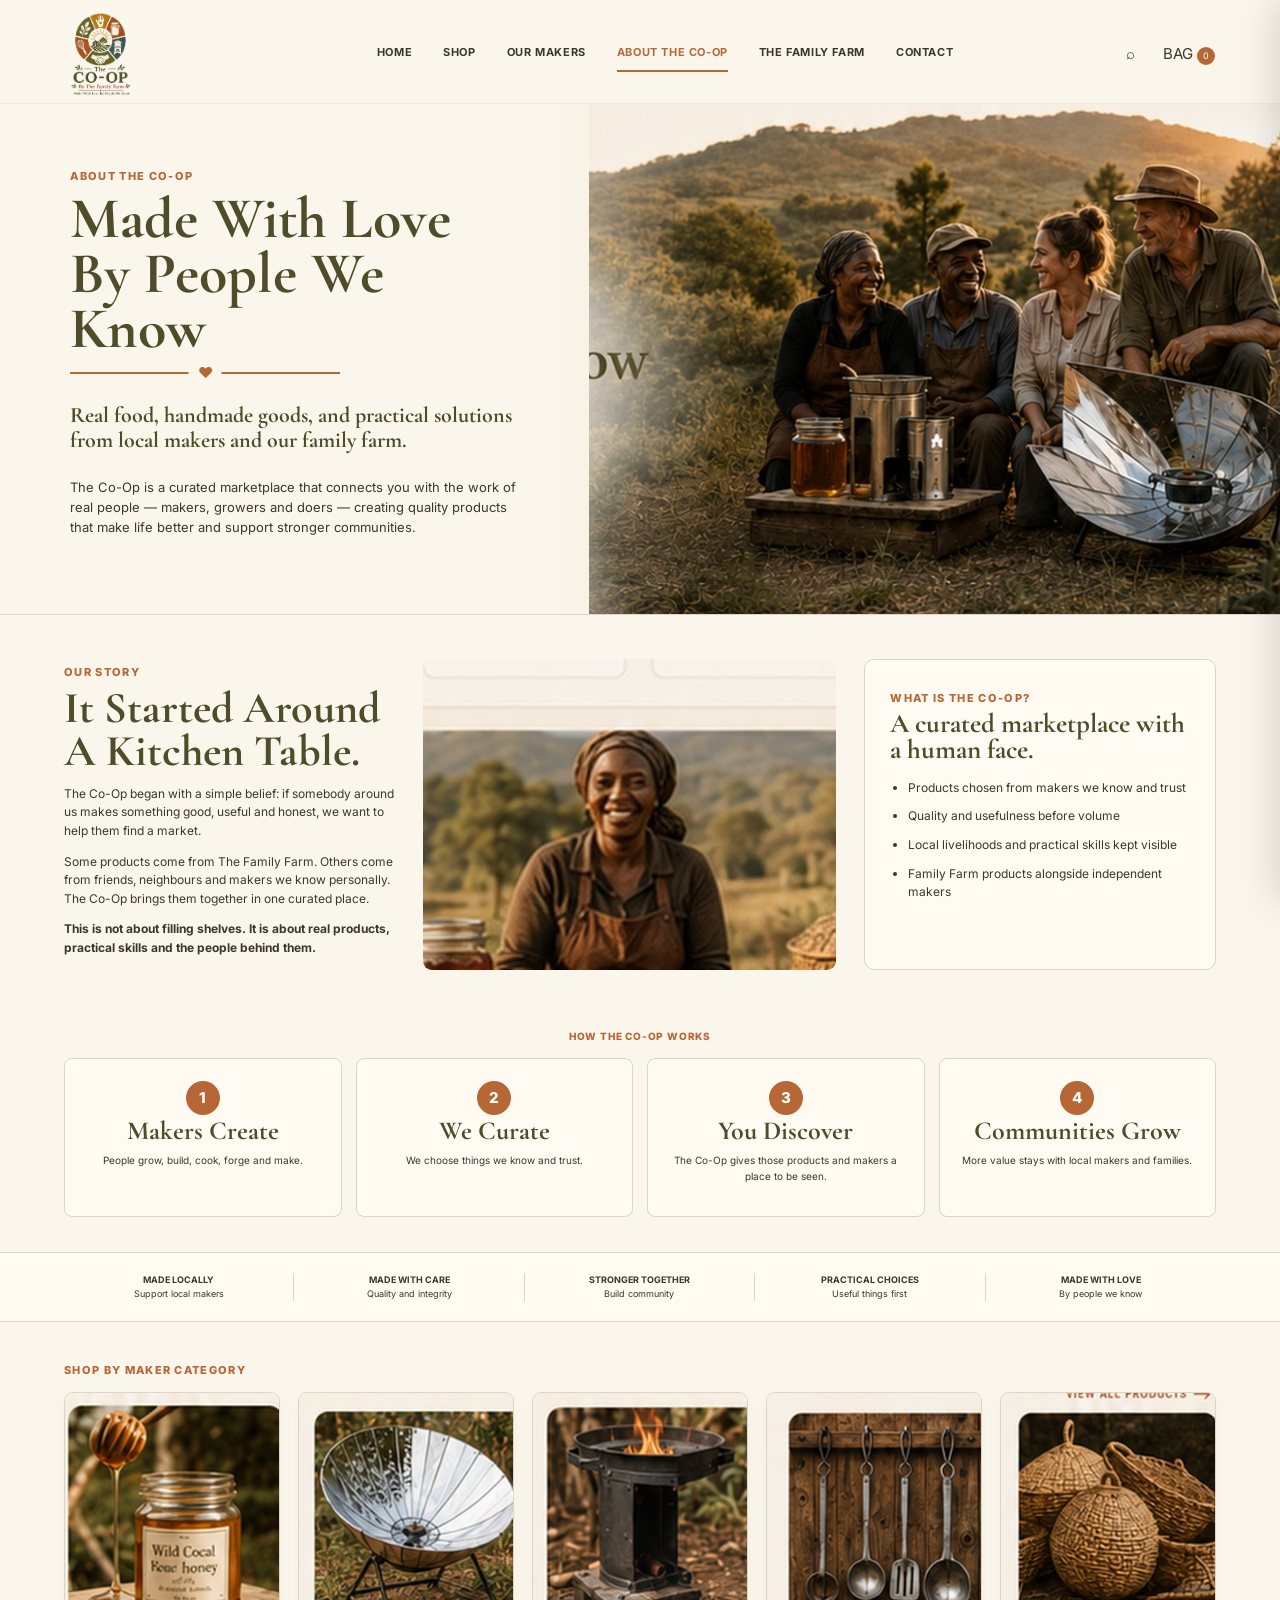
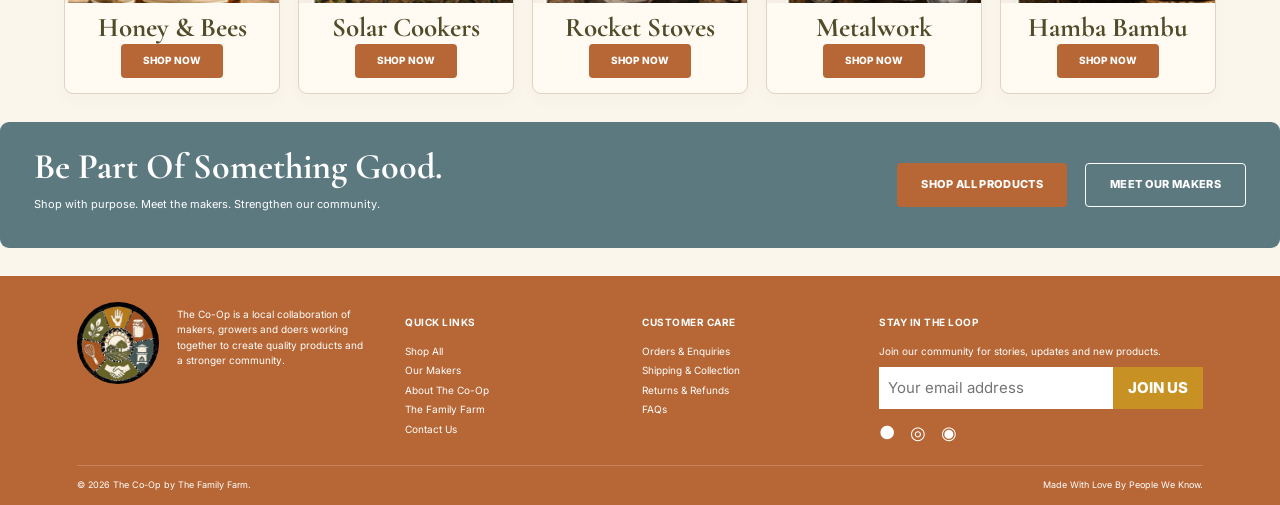
==== commit fe7f4e2d: "Add files via upload" ====
--- a/about.html
+++ b/about.html
@@ -1 +1,12 @@
-<!doctype html><html lang="en"><head><meta charset="utf-8"><meta name="viewport" content="width=device-width,initial-scale=1"><title>About | The Co-Op</title><link rel="icon" href="assets/favicon.ico"><link rel="preconnect" href="https://fonts.googleapis.com"><link rel="preconnect" href="https://fonts.gstatic.com" crossorigin><link href="https://fonts.googleapis.com/css2?family=Cormorant+Garamond:wght@500;600;700&family=Inter:wght@400;500;600;700&display=swap" rel="stylesheet"><link rel="stylesheet" href="styles.css"></head><body class="about-page"><header class="site-header"><a class="brand" href="index.html"><img src="assets/logo.jpg" alt="The Co-Op by The Family Farm"></a><nav class="nav"><a href="index.html">HOME</a><a href="shop.html">SHOP</a><a href="makers.html">OUR MAKERS</a><a href="about.html">ABOUT THE CO-OP</a><a href="family-farm.html">THE FAMILY FARM</a><a href="contact.html">CONTACT</a></nav><div class="head-actions"><button class="icon-btn" aria-label="Search">⌕</button><button class="icon-btn" data-cart aria-label="Basket">BAG <span class="cart-count">0</span></button><button class="menu-btn" aria-label="Menu">☰</button></div></header><main><section class="inner-hero about-rich"><div><span class="eyebrow terracotta">ABOUT THE CO-OP</span><h1>Made With Love<br>By People We Know</h1><p class="lead">Real food, handmade goods, and practical solutions from local makers and our family farm.</p></div><img src="assets/hero-approved.jpg"></section><section class="section story-grid"><div><span class="eyebrow terracotta">OUR STORY</span><h2>It Started Around A Kitchen Table.</h2><p>The Co-Op began with a simple belief: if somebody around us makes something good, useful and honest, we want to help them find a market.</p><p>Some products come from The Family Farm. Others come from friends, neighbours and makers we know personally. The Co-Op brings them together in one curated place.</p><p><b>This is not about filling shelves. It is about real products, practical skills and the people behind them.</b></p></div><img src="assets/community-woman.jpg"><div class="principles-card"><span class="eyebrow terracotta">WHAT IS THE CO-OP?</span><h3>A curated marketplace with a human face.</h3><ul><li>Products chosen from makers we know and trust</li><li>Quality and usefulness before volume</li><li>Local livelihoods and practical skills kept visible</li><li>Family Farm products alongside independent makers</li></ul></div></section><section class="section"><div class="section-head"><div><span class="eyebrow terracotta">HOW IT WORKS</span><h2>Simple, transparent, personal.</h2></div></div><div class="process-cards"><div><span>1</span><h3>Makers Create</h3><p>People grow, build, cook, forge and make.</p></div><div><span>2</span><h3>We Curate</h3><p>We choose things we know and trust.</p></div><div><span>3</span><h3>You Discover</h3><p>The Co-Op gives those products and makers a place to be seen.</p></div><div><span>4</span><h3>Communities Grow</h3><p>More value stays with local makers and families.</p></div></div></section><section class="values-strip"><div><b>MADE LOCALLY</b><small>Support local makers</small></div><div><b>MADE WITH CARE</b><small>Quality and integrity</small></div><div><b>STRONGER TOGETHER</b><small>Build community</small></div><div><b>PRACTICAL CHOICES</b><small>Useful things first</small></div><div><b>MADE WITH LOVE</b><small>By people we know</small></div></section></main><footer class="footer footer-v3"><div class="footer-grid"><div class="footer-brand"><img src="assets/emblem.jpg" class="footer-emblem" alt="The Co-Op"><p>The Co-Op is a local collaboration of makers, growers and doers working together to create quality products and a stronger community.</p></div><div><h4>QUICK LINKS</h4><a href="shop.html">Shop All</a><a href="makers.html">Our Makers</a><a href="about.html">About The Co-Op</a><a href="family-farm.html">The Family Farm</a><a href="contact.html">Contact Us</a></div><div><h4>CUSTOMER CARE</h4><a href="contact.html">Orders & Enquiries</a><a href="contact.html">Shipping & Collection</a><a href="contact.html">Returns & Refunds</a><a href="contact.html">FAQs</a></div><div><h4>STAY IN THE LOOP</h4><p>Join our community for stories, updates and new products.</p><form class="signup" onsubmit="event.preventDefault();this.innerHTML='<b>Thank you.</b>'"><input required type="email" placeholder="Your email address"><button>JOIN US</button></form></div></div><div class="footer-base"><span>© 2026 The Co-Op by The Family Farm.</span><span>Made With Love By People We Know.</span></div></footer><div class="drawer" id="cartDrawer"><div class="drawer-head"><h3>Your basket</h3><button data-close>×</button></div><div id="cartItems"></div><div class="drawer-note">This prototype uses an enquiry basket.</div><a href="contact.html" class="btn btn-primary full">SEND AN ENQUIRY</a></div><div class="backdrop" id="backdrop"></div><script src="script.js"></script></body></html>+<!doctype html><html lang="en"><head><meta charset="utf-8"><meta name="viewport" content="width=device-width,initial-scale=1"><title>About The Co-Op</title><link rel="icon" href="assets/favicon.ico"><link rel="preconnect" href="https://fonts.googleapis.com"><link rel="preconnect" href="https://fonts.gstatic.com" crossorigin><link href="https://fonts.googleapis.com/css2?family=Cormorant+Garamond:wght@500;600;700&family=Inter:wght@400;500;600;700&display=swap" rel="stylesheet"><link rel="stylesheet" href="styles.css"></head><body class="inner-site about-page"><header class="site-header">
+  <a class="brand" href="index.html"><img src="assets/logo.jpg" alt="The Co-Op by The Family Farm"></a>
+  <nav class="nav"><a class="" href="index.html">HOME</a><a class="" href="shop.html">SHOP</a><a class="" href="makers.html">OUR MAKERS</a><a class="active" href="about.html">ABOUT THE CO-OP</a><a class="" href="family-farm.html">THE FAMILY FARM</a><a class="" href="contact.html">CONTACT</a></nav>
+  <div class="head-actions"><button class="icon-btn" aria-label="Search">⌕</button><button class="icon-btn" data-cart aria-label="Basket">BAG <span class="cart-count">0</span></button><button class="menu-btn" aria-label="Menu">☰</button></div>
+</header><main>
+<section class="locked-split-hero about-locked-hero"><div class="locked-hero-copy"><span class="eyebrow terracotta">ABOUT THE CO-OP</span><h1>Made With Love<br>By People We Know</h1><div class="heart-rule"><span>♥</span></div><h2>Real food, handmade goods, and practical solutions from local makers and our family farm.</h2><p>The Co-Op is a curated marketplace that connects you with the work of real people — makers, growers and doers — creating quality products that make life better and support stronger communities.</p></div><img src="assets/hero-approved.jpg"></section>
+<section class="about-story-lock"><div class="story-copy"><span class="eyebrow terracotta">OUR STORY</span><h2>It Started Around<br>A Kitchen Table.</h2><p>The Co-Op began with a simple belief: if somebody around us makes something good, useful and honest, we want to help them find a market.</p><p>Some products come from The Family Farm. Others come from friends, neighbours and makers we know personally. The Co-Op brings them together in one curated place.</p><p><b>This is not about filling shelves. It is about real products, practical skills and the people behind them.</b></p></div><img src="assets/community-woman.jpg" alt="Local maker"><div class="what-card"><span class="eyebrow terracotta">WHAT IS THE CO-OP?</span><h3>A curated marketplace with a human face.</h3><ul><li>Products chosen from makers we know and trust</li><li>Quality and usefulness before volume</li><li>Local livelihoods and practical skills kept visible</li><li>Family Farm products alongside independent makers</li></ul></div></section>
+<section class="how-lock"><div class="section-kicker">HOW THE CO-OP WORKS</div><div class="how-lock-grid"><div><span>1</span><h3>Makers Create</h3><p>People grow, build, cook, forge and make.</p></div><div><span>2</span><h3>We Curate</h3><p>We choose things we know and trust.</p></div><div><span>3</span><h3>You Discover</h3><p>The Co-Op gives those products and makers a place to be seen.</p></div><div><span>4</span><h3>Communities Grow</h3><p>More value stays with local makers and families.</p></div></div></section>
+<section class="values-lock"><div><b>MADE LOCALLY</b><small>Support local makers</small></div><div><b>MADE WITH CARE</b><small>Quality and integrity</small></div><div><b>STRONGER TOGETHER</b><small>Build community</small></div><div><b>PRACTICAL CHOICES</b><small>Useful things first</small></div><div><b>MADE WITH LOVE</b><small>By people we know</small></div></section>
+<section class="about-category-lock"><span class="eyebrow terracotta">SHOP BY MAKER CATEGORY</span><div class="category-grid-v3"><a class="category-card-v3" href="shop.html"><img src="assets/cat-honey.jpg"><h3>Honey &amp; Bees</h3><span class="card-cta">SHOP NOW</span></a><a class="category-card-v3" href="shop.html"><img src="assets/cat-solar.jpg"><h3>Solar Cookers</h3><span class="card-cta">SHOP NOW</span></a><a class="category-card-v3" href="shop.html"><img src="assets/cat-rocket.jpg"><h3>Rocket Stoves</h3><span class="card-cta">SHOP NOW</span></a><a class="category-card-v3" href="shop.html"><img src="assets/cat-metal.jpg"><h3>Metalwork</h3><span class="card-cta">SHOP NOW</span></a><a class="category-card-v3" href="shop.html"><img src="assets/cat-bamboo.jpg"><h3>Hamba Bambu</h3><span class="card-cta">SHOP NOW</span></a></div></section>
+<section class="blue-cta-lock"><div><h2>Be Part Of Something Good.</h2><p>Shop with purpose. Meet the makers. Strengthen our community.</p></div><div class="actions"><a class="btn btn-primary" href="shop.html">SHOP ALL PRODUCTS</a><a class="btn btn-outline light" href="makers.html">MEET OUR MAKERS</a></div></section>
+</main><footer class="footer footer-v3"><div class="footer-grid"><div class="footer-brand"><img src="assets/emblem.jpg" class="footer-emblem" alt="The Co-Op"><p>The Co-Op is a local collaboration of makers, growers and doers working together to create quality products and a stronger community.</p></div><div><h4>QUICK LINKS</h4><a href="shop.html">Shop All</a><a href="makers.html">Our Makers</a><a href="about.html">About The Co-Op</a><a href="family-farm.html">The Family Farm</a><a href="contact.html">Contact Us</a></div><div><h4>CUSTOMER CARE</h4><a href="contact.html">Orders &amp; Enquiries</a><a href="contact.html">Shipping &amp; Collection</a><a href="contact.html">Returns &amp; Refunds</a><a href="contact.html">FAQs</a></div><div><h4>STAY IN THE LOOP</h4><p>Join our community for stories, updates and new products.</p><form class="signup" onsubmit="event.preventDefault();this.innerHTML='<b>Thank you.</b>'"><input required type="email" placeholder="Your email address"><button>JOIN US</button></form><div class="socials">● &nbsp; ◎ &nbsp; ◉</div></div></div><div class="footer-base"><span>© 2026 The Co-Op by The Family Farm.</span><span>Made With Love By People We Know.</span></div></footer><div class="drawer" id="cartDrawer"><div class="drawer-head"><h3>Your basket</h3><button data-close>×</button></div><div id="cartItems"></div><div class="drawer-note">This prototype uses an enquiry basket.</div><a href="contact.html" class="btn btn-primary full">SEND AN ENQUIRY</a></div><div class="backdrop" id="backdrop"></div><script src="script.js"></script></body></html>
--- a/styles.css
+++ b/styles.css
@@ -34,7 +34,22 @@
 @media(max-width:1000px){.product-grid{grid-template-columns:repeat(2,1fr)}.maker-cards{grid-template-columns:1fr}.process{grid-template-columns:repeat(2,1fr)}.feature-four{grid-template-columns:repeat(2,1fr)}.page-hero.compact,.about-hero,.maker-hero{grid-template-columns:1fr}.page-hero.compact>img,.about-hero>img,.maker-hero>img{height:330px}.page-hero.compact>div:first-child:after{display:none}.section.split,.spec-grid{grid-template-columns:1fr}.shop-layout{grid-template-columns:190px 1fr}.product-detail{grid-template-columns:1fr}.gallery{max-width:850px}.trust-row{grid-template-columns:repeat(2,1fr)}}
 @media(max-width:760px){.shop-layout{grid-template-columns:1fr;padding:28px 5vw}.filters{border-right:0;border-bottom:1px solid var(--line);padding:0 0 20px}.product-grid{grid-template-columns:1fr}.page-hero.compact h1,.about-hero h1,.maker-hero h1,.contact-wrap h1,.product-info h1{font-size:44px}.maker-card{grid-template-columns:1fr}.maker-card>img{height:240px;min-height:0}.process,.feature-four,.trust-row{grid-template-columns:1fr 1fr}.gallery{grid-template-columns:1fr}.thumbs{order:2;flex-direction:row;overflow:auto}.thumbs img{flex:0 0 82px;height:72px}.main-product{height:420px}.maker-callout{grid-template-columns:1fr;text-align:center}.maker-callout img{margin:auto}}
 
-/* ===== Corrected full inner page build ===== */
-.inner-hero{display:grid;grid-template-columns:48% 52%;min-height:400px;background:var(--cream);border-bottom:1px solid var(--line);overflow:hidden}.inner-hero>div{padding:58px 6vw;display:flex;flex-direction:column;justify-content:center}.inner-hero h1{font-size:62px}.inner-hero h2{font-size:27px;color:var(--terra);margin-top:8px}.inner-hero p{font-size:14px;max-width:570px}.inner-hero>img{width:100%;height:100%;min-height:400px;object-fit:cover}.hero-collage{display:grid!important;grid-template-columns:1fr 1fr 1fr;padding:0!important}.hero-collage img{width:100%;height:100%;min-height:400px;object-fit:cover}.shop-shell{display:grid;grid-template-columns:250px 1fr;gap:42px;padding:45px 5vw 70px;max-width:1500px;margin:auto}.shop-sidebar{padding-right:25px;border-right:1px solid var(--line)}.shop-sidebar h3{font-size:28px}.shop-sidebar label{display:block;font-size:11px;font-weight:700;margin:18px 0}.shop-sidebar select{width:100%;margin-top:6px;padding:11px;background:#fffaf2;border:1px solid var(--line);border-radius:5px}.sidebar-note{margin-top:30px;padding:22px;background:var(--stove);color:white;border-radius:9px}.sidebar-note strong{font-family:"Cormorant Garamond";font-size:26px}.shop-head{display:flex;justify-content:space-between;align-items:end;margin-bottom:20px}.shop-head h2{font-size:42px}.product-grid{grid-template-columns:repeat(4,1fr);gap:18px}.product-card{background:#fffaf2}.product-card .product-img img{height:225px}.product-body h3{font-size:25px}.product-body .maker{color:var(--terra);font-size:10px;font-weight:800;letter-spacing:.06em;text-transform:uppercase}.product-foot{align-items:flex-end}.product-foot strong{font-size:16px;line-height:1.1}.maker-showcase{max-width:1450px;margin:auto}.maker-feature-grid{display:grid;grid-template-columns:1fr 1fr;gap:24px}.maker-feature{display:grid;grid-template-columns:46% 54%;min-height:330px;background:#fffaf2;border:1px solid var(--line);border-radius:10px;overflow:hidden}.maker-feature img{width:100%;height:100%;min-height:330px;object-fit:cover}.maker-feature>div{padding:32px;display:flex;flex-direction:column;justify-content:center}.maker-feature h2{font-size:40px}.maker-feature b,.card-link{color:var(--terra);font-size:10px;font-weight:800;letter-spacing:.05em;margin-top:10px}.story-grid{display:grid;grid-template-columns:1fr 1.1fr .85fr;gap:28px;align-items:stretch}.story-grid>img{width:100%;height:100%;min-height:330px;object-fit:cover;border-radius:9px}.story-grid h2{font-size:46px}.principles-card{background:#fffaf2;border:1px solid var(--line);border-radius:10px;padding:28px}.principles-card h3{font-size:30px}.principles-card ul{padding-left:18px}.principles-card li{margin:11px 0}.process-cards,.pillar-grid{display:grid;grid-template-columns:repeat(4,1fr);gap:14px}.process-cards>div,.pillar-grid>div{background:#fffaf2;border:1px solid var(--line);border-radius:9px;padding:24px;text-align:center}.process-cards span{width:35px;height:35px;background:var(--terra);color:white;border-radius:50%;display:grid;place-items:center;margin:0 auto 10px;font-weight:800}.process-cards h3,.pillar-grid h3{font-size:27px}.values-strip{display:grid;grid-template-columns:repeat(5,1fr);padding:25px 6vw;background:#fffaf2;border-top:1px solid var(--line);border-bottom:1px solid var(--line)}.values-strip>div{text-align:center;border-right:1px solid var(--line)}.values-strip>div:last-child{border:0}.values-strip b,.values-strip small{display:block}.values-strip b{font-size:10px}.family-story{display:grid;grid-template-columns:.85fr 1.15fr;gap:45px;align-items:center}.family-story h2,.farm-pillars h2{font-size:46px}.family-images{display:grid;grid-template-columns:1.2fr .8fr;grid-template-rows:180px 180px;gap:12px}.family-images img{width:100%;height:100%;object-fit:cover;border-radius:9px}.family-images img:first-child{grid-row:1/3}.farm-pillars{max-width:1400px;margin:auto}.contact-main{display:grid;grid-template-columns:1fr 1fr;gap:50px;max-width:1300px;margin:auto;padding:60px 6vw}.contact-main h2{font-size:46px}.contact-card-grid{display:grid;gap:12px;margin:25px 0}.contact-card-grid>div{background:#fffaf2;border:1px solid var(--line);border-radius:9px;padding:18px}.contact-card-grid h3{font-size:25px}.contact-note{background:var(--stove);color:white;padding:18px;border-radius:8px;font-size:12px}.ray-story{display:grid;grid-template-columns:.85fr 1.15fr;gap:40px;align-items:center}.ray-story h2{font-size:46px}.tick-list{padding-left:18px}.tick-list li{margin:8px 0}.ray-gallery{display:grid;grid-template-columns:1fr 1fr;grid-template-rows:190px 190px;gap:12px}.ray-gallery img{width:100%;height:100%;object-fit:cover;border-radius:9px}.ray-gallery img:first-child{grid-row:1/3}.product-grid.three{grid-template-columns:repeat(3,1fr)}.product-page-shell{padding:30px 5vw 10px;max-width:1450px;margin:auto}.breadcrumbs{font-size:10px;color:#817869;margin:10px 0 24px}.product-detail-rich{display:grid;grid-template-columns:1.1fr .9fr;gap:55px}.product-gallery-rich{display:grid;grid-template-columns:90px 1fr;gap:14px}.product-gallery-rich .thumbs{display:flex;flex-direction:column;gap:10px}.product-gallery-rich .thumbs img{width:90px;height:90px;object-fit:cover;border-radius:7px;border:1px solid var(--line)}.product-info-rich h1{font-size:58px}.maker-name{font-family:"Cormorant Garamond";font-size:25px;color:var(--terra)}.product-support{display:grid;grid-template-columns:.8fr 1.2fr;gap:26px;max-width:1350px;margin:auto}.why-card{background:#fffaf2;border:1px solid var(--line);border-radius:10px;padding:28px}.why-card h2{font-size:36px}.why-grid{display:grid;grid-template-columns:repeat(4,1fr);gap:10px}.why-grid>div{text-align:center;padding:15px}.why-grid h3{font-size:23px}.spec-table{width:100%;border-collapse:collapse;margin:18px 0}.spec-table td{padding:8px;border-bottom:1px solid var(--line)}.small-note{font-size:10px}.maker-band{display:grid;grid-template-columns:140px 1fr;gap:25px;align-items:center;max-width:1100px;margin:0 auto 55px;background:#fffaf2;border:1px solid var(--line);border-radius:10px;padding:24px}.maker-band img{width:140px;height:140px;border-radius:50%;object-fit:cover}.maker-band h2{font-size:36px}
-@media(max-width:1100px){.product-grid{grid-template-columns:repeat(2,1fr)}.story-grid{grid-template-columns:1fr 1fr}.principles-card{grid-column:1/-1}.maker-feature-grid{grid-template-columns:1fr}.family-story,.ray-story,.product-detail-rich,.product-support,.contact-main{grid-template-columns:1fr}.why-grid,.pillar-grid,.process-cards{grid-template-columns:repeat(2,1fr)}}
-@media(max-width:760px){.inner-hero{grid-template-columns:1fr}.inner-hero h1{font-size:46px}.inner-hero>img,.hero-collage img{min-height:280px}.shop-shell{grid-template-columns:1fr}.shop-sidebar{border-right:0;border-bottom:1px solid var(--line);padding:0 0 25px}.product-grid,.product-grid.three,.story-grid{grid-template-columns:1fr}.maker-feature{grid-template-columns:1fr}.maker-feature img{height:250px;min-height:0}.values-strip{grid-template-columns:1fr 1fr}.family-images,.ray-gallery{grid-template-columns:1fr;grid-template-rows:none}.family-images img,.ray-gallery img,.family-images img:first-child,.ray-gallery img:first-child{grid-row:auto;height:230px}.product-gallery-rich{grid-template-columns:1fr}.product-gallery-rich .thumbs{order:2;flex-direction:row}.why-grid,.pillar-grid,.process-cards{grid-template-columns:1fr}.maker-band{grid-template-columns:1fr;text-align:center}.maker-band img{margin:auto}}
+
+/* ==========================================================
+   LOCKED INNER-PAGE DESIGN SYSTEM — approved visual direction
+   Homepage classes remain untouched.
+   ========================================================== */
+.inner-site main{background:var(--paper)}
+.inner-site h1,.inner-site h2,.inner-site h3{font-family:"Cormorant Garamond",Georgia,serif}
+.locked-split-hero,.locked-shop-hero{display:grid;grid-template-columns:46% 54%;min-height:410px;background:linear-gradient(90deg,#fbf6ec 0 43%,#f7f0e5 47%,#f7f0e5 100%);border-bottom:1px solid var(--line);overflow:hidden}
+.locked-hero-copy{padding:64px 5.5vw;display:flex;flex-direction:column;justify-content:center}.locked-hero-copy h1{font-size:58px;line-height:.95}.locked-hero-copy h2{font-size:22px;line-height:1.15;margin:10px 0}.locked-hero-copy p{font-size:13px;max-width:520px}.locked-split-hero>img{width:100%;height:100%;min-height:410px;object-fit:cover}.botanical-divider{color:var(--olive);font-family:Georgia,serif;font-size:24px;letter-spacing:.2em;margin:10px 0}
+.shop-hero-scene{position:relative;min-height:410px;overflow:hidden;background:#e6dccb}.shop-hero-scene img{position:absolute;object-fit:cover;border-radius:8px;box-shadow:0 12px 30px rgba(49,40,27,.13)}.scene-bamboo{width:44%;height:58%;left:5%;top:19%}.scene-honey{width:28%;height:62%;left:33%;top:18%}.scene-solar{width:58%;height:76%;right:-8%;top:8%}
+.locked-shop-shell{max-width:1440px;margin:auto;display:grid;grid-template-columns:245px 1fr;gap:34px;padding:40px 4.5vw 60px}.locked-filter{padding-right:28px;border-right:1px solid var(--line)}.locked-filter h2{font-size:30px;margin-bottom:20px}.filter-block{border-bottom:1px solid var(--line);padding-bottom:18px;margin-bottom:18px}.filter-block h3{font-size:20px;margin-bottom:8px}.filter-block label{display:block;margin:7px 0;font-size:12px}.filter-block input{margin-right:8px}.filter-tags{display:flex;flex-wrap:wrap;gap:7px;margin:15px 0 24px}.filter-tags span{border:1px solid var(--sage);border-radius:16px;padding:5px 9px;font-size:10px}.filter-callout{background:var(--stove);color:white;border-radius:10px;padding:24px}.filter-callout h3{font-size:27px;color:white;line-height:1.05}.filter-callout p{font-size:11px}.shop-toolbar{display:flex;justify-content:space-between;align-items:center;margin-bottom:14px;font-size:11px}.shop-toolbar select{padding:8px 28px 8px 10px;border:1px solid var(--line);background:#fffaf2;border-radius:5px}.locked-product-grid{display:grid;grid-template-columns:repeat(4,1fr);gap:18px}.locked-product-grid.four{grid-template-columns:repeat(4,1fr)}.locked-product-card{background:#fffaf2;border:1px solid var(--line);border-radius:8px;overflow:hidden;box-shadow:0 4px 12px rgba(70,55,35,.025)}.product-photo{height:210px;position:relative;display:block;overflow:hidden}.product-photo img{width:100%;height:100%;object-fit:cover}.product-photo .badge{position:absolute;left:10px;top:10px}.product-copy{padding:14px}.product-copy h3{font-size:24px;line-height:.95;margin-bottom:5px}.maker-line{color:var(--terra);font-size:9px;font-weight:800;text-transform:uppercase;letter-spacing:.06em}.product-copy>p:not(.maker-line){font-size:11px;min-height:50px}.product-meta{display:flex;justify-content:space-between;align-items:end;gap:10px;margin-top:12px;font-family:"Cormorant Garamond",serif}.product-meta span{font-size:16px}.product-meta a{background:var(--mustard);color:#fff;padding:8px 12px;border-radius:4px;font:700 9px Inter,Arial,sans-serif}.collection-strip{max-width:1400px;margin:0 auto 28px;padding:14px 18px;border:1px solid var(--line);border-radius:10px;background:#fffaf2;display:grid;grid-template-columns:1.2fr repeat(4,1fr);gap:10px;align-items:center}.collection-strip h2{font-size:28px}.collection-strip p{font-size:10px}.collection-strip>a{border-left:1px solid var(--line);padding:14px;text-align:center;font-family:"Cormorant Garamond",serif;font-size:18px}.collection-strip small{display:block;font:700 8px Inter,Arial,sans-serif;margin-top:4px;color:var(--olive)}
+.makers-index-hero .maker-hero-mosaic{display:grid;grid-template-columns:1fr 1fr;grid-template-rows:1fr 1fr;padding:18px;gap:10px;background:#f0e6d7}.maker-hero-mosaic img{width:100%;height:100%;object-fit:cover;border-radius:50%}.makers-index-section{max-width:1200px;margin:auto;padding:42px 5vw 55px}.section-kicker,.makers-index-section>.section-kicker{color:var(--terra);font-size:10px;font-weight:800;letter-spacing:.08em}.makers-index-section>h2{font-size:42px;margin:4px 0 20px}.locked-maker-grid{display:grid;grid-template-columns:1fr 1fr;gap:20px}.locked-maker-card{display:grid;grid-template-columns:42% 58%;min-height:270px;background:#fffaf2;border:1px solid var(--line);border-radius:9px;overflow:hidden}.locked-maker-card img{width:100%;height:100%;object-fit:cover}.locked-maker-card>div{padding:28px;display:flex;flex-direction:column;justify-content:center}.locked-maker-card span,.locked-maker-card b{font-size:9px;font-weight:800;letter-spacing:.06em;color:var(--terra)}.locked-maker-card h3{font-size:34px;margin:6px 0}.locked-maker-card p{font-size:12px}.locked-maker-card b{margin-top:10px}.blue-story-band,.blue-cta-lock{margin:0 3vw 28px;background:var(--stove);color:white;border-radius:9px;padding:24px 34px;display:grid;grid-template-columns:1fr 1.2fr 150px;gap:35px;align-items:center}.blue-story-band h2,.blue-cta-lock h2{color:white;font-size:36px}.blue-story-band p,.blue-cta-lock p{font-size:11px}.blue-cta-lock{grid-template-columns:1fr auto}.blue-cta-lock .actions{margin:0}
+.about-story-lock{max-width:1400px;margin:auto;display:grid;grid-template-columns:.8fr 1fr .85fr;gap:28px;padding:44px 5vw}.story-copy h2{font-size:44px}.story-copy p{font-size:12px}.about-story-lock>img{width:100%;height:100%;min-height:300px;object-fit:cover;border-radius:9px}.what-card{background:#fffaf2;border:1px solid var(--line);border-radius:10px;padding:25px}.what-card h3{font-size:27px}.what-card li{margin:10px 0;font-size:12px}.how-lock{max-width:1400px;margin:auto;padding:15px 5vw 35px}.how-lock>.section-kicker{text-align:center}.how-lock-grid{display:grid;grid-template-columns:repeat(4,1fr);gap:14px;margin-top:14px}.how-lock-grid>div{background:#fffaf2;border:1px solid var(--line);border-radius:8px;text-align:center;padding:22px}.how-lock-grid span{width:34px;height:34px;border-radius:50%;display:grid;place-items:center;margin:auto;background:var(--terra);color:white;font-weight:800}.how-lock-grid h3{font-size:26px}.how-lock-grid p{font-size:10px}.values-lock{display:grid;grid-template-columns:repeat(5,1fr);background:#fffaf2;border-top:1px solid var(--line);border-bottom:1px solid var(--line);padding:20px 5vw}.values-lock>div{text-align:center;border-right:1px solid var(--line)}.values-lock>div:last-child{border:0}.values-lock b,.values-lock small{display:block}.values-lock b{font-size:9px}.values-lock small{font-size:9px}.about-category-lock{padding:35px 5vw 28px}.about-category-lock>.category-grid-v3{margin-top:12px}.blue-cta-lock{max-width:1400px;margin:0 auto 28px}
+.ray-locked-hero{display:grid;grid-template-columns:47% 53%;min-height:470px;background:var(--paper);border-bottom:1px solid var(--line)}.ray-hero-copy{padding:42px 5vw;display:flex;flex-direction:column;justify-content:center}.ray-hero-copy h1{font-size:56px}.ray-hero-copy h2{font-size:28px;color:var(--terra);line-height:1.05}.ray-hero-copy p{font-size:12px;max-width:540px}.ray-trust{display:grid;grid-template-columns:repeat(4,1fr);gap:10px;margin-top:22px;font-size:9px;text-align:center}.ray-hero-gallery{display:grid;grid-template-columns:1.2fr .8fr;grid-template-rows:1fr 1fr;gap:8px;padding:12px;background:#eee1d0}.ray-hero-gallery img{width:100%;height:100%;object-fit:cover;border-radius:8px}.ray-hero-gallery img:first-child{grid-row:1/3}.ray-featured-lock{max-width:1400px;margin:auto;padding:28px 5vw}.ray-craft-lock{max-width:1400px;margin:auto;display:grid;grid-template-columns:.85fr 1.15fr;gap:34px;padding:20px 5vw 36px}.ray-craft-lock h2{font-size:39px}.ray-craft-lock p,.ray-craft-lock li{font-size:11px}.ray-craft-lock li{margin:8px}.ray-values-card{background:#fffaf2;border:1px solid var(--line);border-radius:10px;padding:24px}.ray-values-grid{display:grid;grid-template-columns:repeat(4,1fr);gap:10px}.ray-values-grid>div{text-align:center;padding:14px;border-right:1px solid var(--line)}.ray-values-grid>div:last-child{border:0}.ray-values-grid b{font-size:9px}.ray-values-grid p{font-size:9px}.ray-workshop-lock{max-width:1400px;margin:auto;padding:18px 5vw 45px}.ray-workshop-grid{display:grid;grid-template-columns:repeat(5,1fr);height:210px;margin-top:10px}.ray-workshop-grid img{width:100%;height:100%;object-fit:cover}.ray-workshop-grid img:first-child{border-radius:8px 0 0 8px}.ray-workshop-grid img:last-child{border-radius:0 8px 8px 0}
+.product-lock-shell{max-width:1380px;margin:auto;padding:24px 5vw 25px}.product-lock-top{display:grid;grid-template-columns:1.1fr .9fr;gap:45px}.product-lock-gallery{display:grid;grid-template-columns:86px 1fr;gap:12px}.product-thumbs{display:flex;flex-direction:column;gap:10px}.product-thumbs img{width:86px;height:83px;object-fit:cover;border-radius:7px;border:1px solid var(--line)}.product-main-photo{width:100%;height:520px;object-fit:cover;border-radius:9px}.product-lock-info{padding-top:8px}.product-lock-info h1{font-size:54px}.product-lock-info .lead{font-size:14px}.product-lock-info>p{font-size:12px}.product-cta-stack{display:grid;gap:8px;margin:18px 0}.product-trust-row{display:grid;grid-template-columns:repeat(4,1fr);gap:8px;font-size:9px;text-align:center;margin-top:14px}.product-info-lock{max-width:1320px;margin:auto;display:grid;grid-template-columns:.8fr 1.2fr;gap:24px;padding:16px 5vw 26px}.product-spec-lock,.product-why-lock{background:#fffaf2;border:1px solid var(--line);border-radius:10px;padding:22px}.product-spec-lock h2,.product-why-lock h2{font-size:32px}.product-spec-lock dl{display:grid;grid-template-columns:1fr 1fr;gap:5px;font-size:10px}.product-spec-lock dt{font-weight:700}.product-spec-lock dd{margin:0}.product-spec-lock>p{font-size:8px}.product-why-grid{display:grid;grid-template-columns:repeat(4,1fr);gap:8px}.product-why-grid>div{text-align:center;padding:14px}.product-why-grid b{font-size:9px}.product-why-grid p{font-size:9px}.product-maker-how{max-width:1320px;margin:auto;display:grid;grid-template-columns:.8fr 1.2fr;gap:24px;padding:0 5vw 28px}.maker-mini-lock,.how-mini-lock{background:#fffaf2;border:1px solid var(--line);border-radius:10px;padding:20px}.maker-mini-lock{display:grid;grid-template-columns:110px 1fr;gap:18px;align-items:center}.maker-mini-lock h2{grid-column:1/-1;font-size:28px}.maker-mini-lock img{width:110px;height:110px;border-radius:50%;object-fit:cover}.maker-mini-lock h3{font-size:28px}.maker-mini-lock p,.maker-mini-lock a{font-size:10px}.how-mini-lock{display:grid;grid-template-columns:repeat(3,1fr);gap:10px}.how-mini-lock h2{grid-column:1/-1;font-size:28px}.how-mini-lock>div{text-align:center}.how-mini-lock span{width:28px;height:28px;border-radius:50%;background:var(--terra);color:white;display:grid;place-items:center;margin:auto}.how-mini-lock h3{font-size:20px}.how-mini-lock p{font-size:9px}.related-lock{max-width:1400px;margin:auto;padding:0 5vw 24px}.related-lock>h2{font-size:35px}.product-service-strip{display:grid;grid-template-columns:repeat(4,1fr);background:#fffaf2;border:1px solid var(--line);max-width:1320px;margin:0 auto 24px;border-radius:8px}.product-service-strip>div{padding:15px 20px;border-right:1px solid var(--line)}.product-service-strip>div:last-child{border:0}.product-service-strip b,.product-service-strip small{display:block}.product-service-strip b{font-family:"Cormorant Garamond";font-size:20px;color:var(--olive)}.product-service-strip small{font-size:8px}
+.farm-story-lock{max-width:1350px;margin:auto;display:grid;grid-template-columns:.9fr 1.1fr;gap:42px;padding:46px 5vw}.farm-story-lock h2{font-size:44px}.farm-story-lock p{font-size:12px}.farm-product-mosaic{display:grid;grid-template-columns:1.2fr 1fr;grid-template-rows:180px 180px;gap:10px}.farm-product-mosaic img{width:100%;height:100%;object-fit:cover;border-radius:8px}.farm-product-mosaic img:first-child{grid-row:1/3}.farm-pillars-lock{max-width:1100px;margin:auto;padding:25px 5vw 50px}.farm-pillars-lock h2{font-size:40px}.pillar-grid-lock{display:grid;grid-template-columns:repeat(4,1fr);gap:12px}.pillar-grid-lock>div{border:1px solid var(--line);background:#fffaf2;border-radius:8px;text-align:center;padding:24px}.pillar-grid-lock h3{font-size:25px}.pillar-grid-lock p{font-size:10px}
+.contact-lock-main{max-width:1200px;margin:auto;display:grid;grid-template-columns:1fr 1fr;gap:40px;padding:45px 5vw 60px}.contact-lock-main h2{font-size:42px}.contact-card-lock{border:1px solid var(--line);background:#fffaf2;border-radius:8px;padding:17px;margin:10px 0}.contact-card-lock h3{font-size:24px}.contact-card-lock p{font-size:11px}.contact-note-lock{background:var(--stove);color:white;border-radius:7px;padding:14px;font-size:10px}.contact-form-lock{background:#fffaf2;border:1px solid var(--line);border-radius:9px;padding:24px}.contact-form-lock label{display:block;font-size:9px;font-weight:700;margin:10px 0}.contact-form-lock input,.contact-form-lock textarea{width:100%;border:1px solid var(--line);padding:10px;background:white;border-radius:4px;margin-top:4px}.contact-form-lock textarea{height:135px;resize:vertical}
+@media(max-width:1000px){.locked-product-grid,.locked-product-grid.four{grid-template-columns:repeat(2,1fr)}.locked-maker-grid{grid-template-columns:1fr}.locked-split-hero,.locked-shop-hero,.ray-locked-hero{grid-template-columns:1fr}.shop-hero-scene,.locked-split-hero>img{min-height:330px}.locked-shop-shell{grid-template-columns:1fr}.locked-filter{border-right:0;border-bottom:1px solid var(--line);padding:0 0 25px}.about-story-lock{grid-template-columns:1fr 1fr}.what-card{grid-column:1/-1}.ray-craft-lock,.product-lock-top,.product-info-lock,.product-maker-how,.farm-story-lock,.contact-lock-main{grid-template-columns:1fr}.ray-values-grid,.product-why-grid,.how-lock-grid,.pillar-grid-lock{grid-template-columns:repeat(2,1fr)}.collection-strip{grid-template-columns:1fr 1fr 1fr}}
+@media(max-width:760px){.locked-product-grid,.locked-product-grid.four,.locked-maker-grid,.about-story-lock,.how-lock-grid,.ray-values-grid,.product-why-grid,.pillar-grid-lock{grid-template-columns:1fr}.locked-hero-copy h1,.ray-hero-copy h1,.product-lock-info h1{font-size:44px}.maker-hero-mosaic{min-height:340px}.locked-maker-card{grid-template-columns:1fr}.locked-maker-card img{height:230px}.blue-story-band,.blue-cta-lock{grid-template-columns:1fr}.ray-hero-gallery{min-height:360px}.ray-trust{grid-template-columns:1fr 1fr}.ray-workshop-grid{grid-template-columns:1fr 1fr;height:auto}.ray-workshop-grid img{height:160px}.product-lock-gallery{grid-template-columns:1fr}.product-thumbs{order:2;flex-direction:row;overflow:auto}.product-thumbs img{flex:0 0 78px;height:70px}.product-main-photo{height:390px}.product-service-strip{grid-template-columns:1fr 1fr}.farm-product-mosaic{grid-template-columns:1fr;grid-template-rows:none}.farm-product-mosaic img,.farm-product-mosaic img:first-child{height:220px;grid-row:auto}.collection-strip{grid-template-columns:1fr}.values-lock{grid-template-columns:1fr 1fr}}
